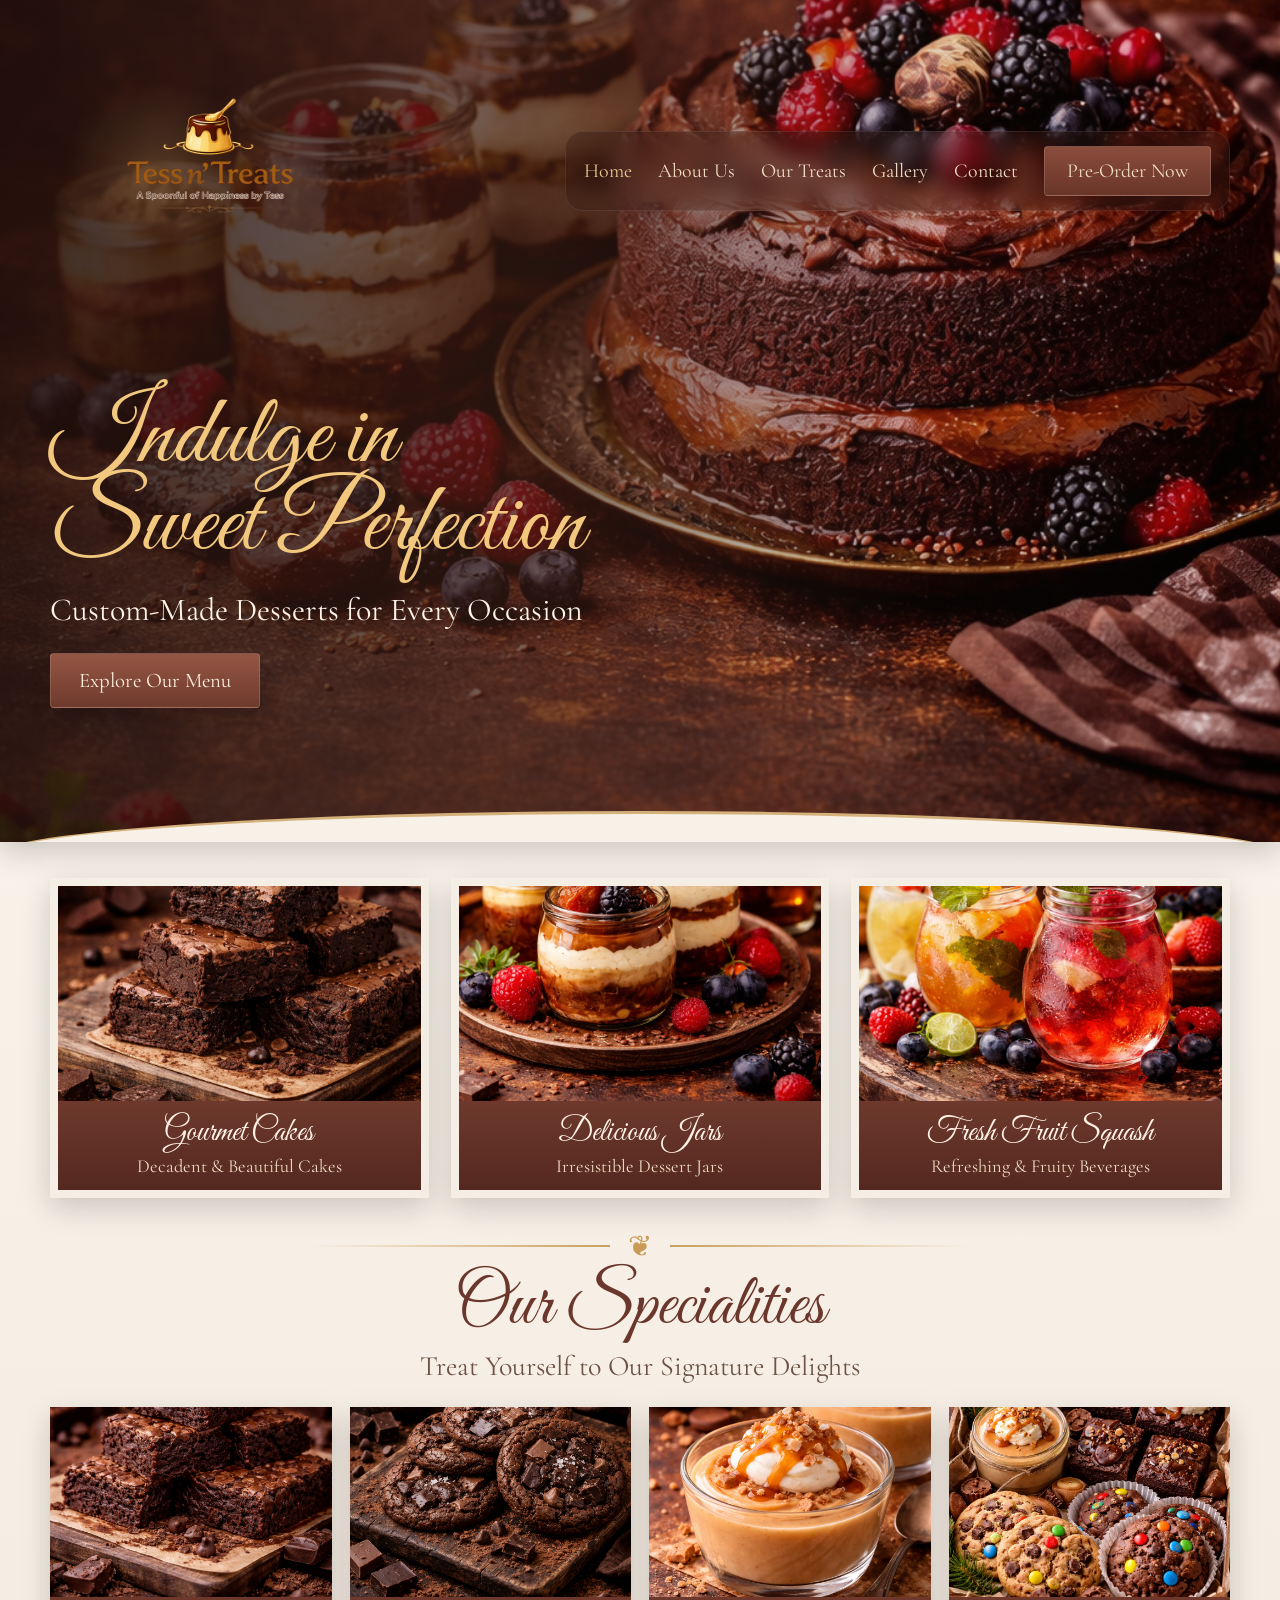
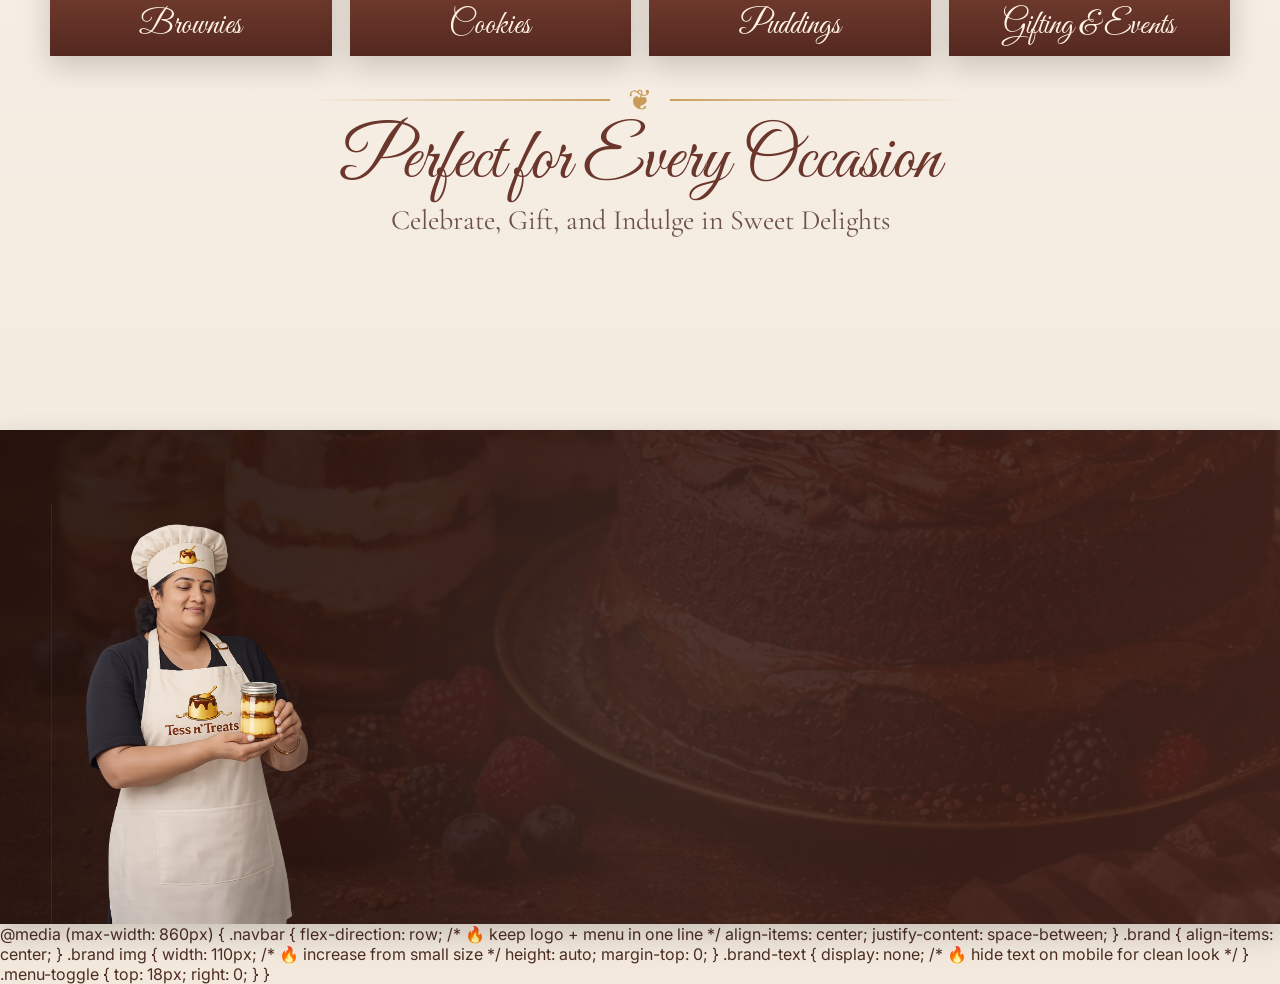
==== index.html @ c66f16b1 "Update index.html" ====
<!DOCTYPE html>
<html lang="en">
<head>
  <meta charset="UTF-8" />
  <meta name="viewport" content="width=device-width, initial-scale=1.0" />
  <title>Tess N' Treats | Delicacy Home Kitchen</title>
  <meta
    name="description"
    content="Luxury delicacy home kitchen for custom pre-orders, puddings, brownies, cookies, cakes, dessert jars and fresh fruit squash for celebrations, gifting, events and parties."
  />

  <link rel="preconnect" href="https://fonts.googleapis.com" />
  <link rel="preconnect" href="https://fonts.gstatic.com" crossorigin />
  <link
    href="https://fonts.googleapis.com/css2?family=Cormorant+Garamond:wght@400;500;600;700&family=Great+Vibes&family=Inter:wght@300;400;500;600;700&display=swap"
    rel="stylesheet"
  />

  <link rel="stylesheet" href="styles.css" />

  <style>
    .hero {
      position: relative;
      min-height: 720px;
      background:
        linear-gradient(90deg, rgba(34, 16, 12, 0.88) 0%, rgba(55, 28, 20, 0.68) 42%, rgba(55, 28, 20, 0.16) 72%, rgba(55, 28, 20, 0.05) 100%),
        url("assets/hero-bg.jpg") center/cover no-repeat;
      color: #fff4e7;
      overflow: hidden;
      box-shadow: var(--shadow);
    }

    .hero::after {
      content: "";
      position: absolute;
      left: 0;
      right: 0;
      bottom: -16px;
      height: 44px;
      background: var(--cream);
      border-top: 3px solid rgba(200, 155, 86, 0.75);
      border-radius: 50% 50% 0 0 / 100% 100% 0 0;
      transform: scaleX(1.02);
    }

  .navbar {
  display: flex;
  justify-content: space-between;
  align-items: center;
  gap: 28px;
  padding: 14px 0;
  position: relative;
  z-index: 10;
}

.brand {
  display: flex;
  align-items: center;
  gap: 18px;
  flex-shrink: 0;
  position: relative;
}

.brand::before {
  content: "";
  position: absolute;
  left: 18px;
  top: 50%;
  transform: translateY(-50%);
  width: 180px;
  height: 180px;
  border-radius: 50%;
  background: radial-gradient(circle, rgba(240, 200, 120, 0.22) 0%, rgba(240, 200, 120, 0.10) 35%, rgba(240, 200, 120, 0.00) 72%);
  filter: blur(8px);
  z-index: 0;
  pointer-events: none;
}

.brand img {
  width: 320px;   /* increase to 280px or 300px if you want bigger */
  height: 320px;
  object-fit: contain;
  margin-top: -6px;
  position: relative;
  z-index: 1;
}

.brand-text {
  padding-top: 0;
  display: flex;
  flex-direction: column;
  justify-content: center;
  position: relative;
  z-index: 1;
}

.brand-text h1 {
  font-family: 'Great Vibes', cursive;
  font-size: 4.2rem;
  font-weight: 400;
  color: #f4c3c0;
  line-height: 1;
  margin: 0;
}

.brand-text p {
  font-family: 'Cormorant Garamond', serif;
  font-size: 1.12rem;
  color: #f2dcc2;
  margin-top: 8px;
  letter-spacing: 0.4px;
}

.nav-links {
  display: flex;
  align-items: center;
  gap: 26px;
  flex-wrap: wrap;
  padding: 14px 18px;
  background: rgba(44, 22, 17, 0.34);
  border: 1px solid rgba(255, 255, 255, 0.08);
  border-radius: 18px;
  backdrop-filter: blur(10px);
  box-shadow: 0 10px 30px rgba(0, 0, 0, 0.14);
}

.nav-links a {
  font-family: 'Cormorant Garamond', serif;
  font-size: 1.24rem;
  color: #f2dfc6;
  transition: all 0.3s ease;
}

.nav-links a:hover,
.nav-links a.active {
  color: var(--gold-soft);
}

.pre-btn {
  background: linear-gradient(180deg, #8a4d3c 0%, #693529 100%);
  border: 1px solid rgba(255, 255, 255, 0.15);
  color: #fff0e0;
  padding: 12px 22px;
  box-shadow: 0 8px 18px rgba(0, 0, 0, 0.22);
  border-radius: 6px;
}

.menu-toggle {
  display: none;
  background: transparent;
  border: 1px solid rgba(255, 255, 255, 0.18);
  color: #fff;
  width: 46px;
  height: 46px;
  border-radius: 10px;
  font-size: 1.2rem;
  cursor: pointer;
}

@media (max-width: 860px) {
  .navbar {
    flex-direction: column;
    align-items: flex-start;
  }

  .brand::before {
    width: 120px;
    height: 120px;
    left: 8px;
  }

  .brand img {
    width: 150px;
    height: 150px;
    margin-top: 0;
  }

  .brand-text h1 {
    font-size: 2.8rem;
  }

  .brand-text p {
    font-size: 0.95rem;
  }

  .menu-toggle {
    display: block;
    position: absolute;
    right: 0;
    top: 26px;
  }

  .nav-links {
    display: none;
    width: 100%;
    flex-direction: column;
    align-items: flex-start;
    gap: 16px;
    padding: 18px;
    margin-top: 12px;
    background: rgba(46, 23, 18, 0.96);
    border-radius: 12px;
  }

  .nav-links.open {
    display: flex;
  }
}

    .nav-links a:hover,
    .nav-links a.active {
      color: var(--gold-soft);
    }

    .pre-btn {
      background: linear-gradient(180deg, #8a4d3c 0%, #693529 100%);
      border: 1px solid rgba(255, 255, 255, 0.15);
      color: #fff0e0;
      padding: 12px 22px;
      box-shadow: 0 8px 18px rgba(0, 0, 0, 0.22);
      border-radius: 4px;
    }

    .menu-toggle {
      display: none;
      background: transparent;
      border: 1px solid rgba(255, 255, 255, 0.18);
      color: #fff;
      width: 46px;
      height: 46px;
      border-radius: 10px;
      font-size: 1.2rem;
      cursor: pointer;
    }

    .hero-content {
      position: relative;
      z-index: 3;
      display: flex;
      align-items: center;
      min-height: 500px;
      padding: 10px 0 90px;
    }

    .hero-copy {
      max-width: 540px;
    }

    .hero-copy h2 {
      font-family: "Great Vibes", cursive;
      font-size: 6.1rem;
      line-height: 0.9;
      font-weight: 400;
      color: #f1c87d;
      margin-bottom: 18px;
    }

    .hero-copy p {
      font-family: "Cormorant Garamond", serif;
      font-size: 2rem;
      color: #fff4e8;
      margin-bottom: 24px;
    }

    .hero-copy .menu-btn {
      display: inline-block;
      background: linear-gradient(180deg, #945644 0%, #6e3a2d 100%);
      color: #fff0e0;
      padding: 14px 28px;
      border: 1px solid rgba(255, 255, 255, 0.14);
      font-family: "Cormorant Garamond", serif;
      font-size: 1.3rem;
      box-shadow: 0 10px 20px rgba(0, 0, 0, 0.22);
      border-radius: 4px;
      transition: all 0.3s ease;
    }

    .hero-copy .menu-btn:hover,
    .pre-btn:hover {
      transform: translateY(-2px);
    }

    .top-cards {
      margin-top: 36px;
      position: relative;
      z-index: 5;
    }

    .cards-3 {
      display: grid;
      grid-template-columns: repeat(3, 1fr);
      gap: 22px;
    }

    .food-card {
      background: #fffaf4;
      border: 8px solid #f5eee4;
      box-shadow: var(--shadow);
      overflow: hidden;
      transition: 0.3s ease;
    }

    .food-card:hover,
    .mini-card:hover {
      transform: translateY(-5px);
    }

    .food-card img {
      width: 100%;
      height: 215px;
      object-fit: cover;
    }

    .caption {
      background: linear-gradient(180deg, #6e392c 0%, #542820 100%);
      color: #fff2e5;
      text-align: center;
      padding: 12px 12px 13px;
    }

    .caption h3 {
      font-family: "Great Vibes", cursive;
      font-size: 2rem;
      font-weight: 400;
      margin-bottom: 2px;
    }

    .caption p {
      font-family: "Cormorant Garamond", serif;
      font-size: 1.15rem;
      color: #f0dcc2;
    }

    .section {
      padding: 34px 0 10px;
    }

    .section-title {
      text-align: center;
      margin-bottom: 24px;
    }

    .ornament {
      display: flex;
      align-items: center;
      justify-content: center;
      gap: 18px;
      margin-bottom: 10px;
    }

    .ornament::before,
    .ornament::after {
      content: "";
      width: 300px;
      max-width: 28vw;
      height: 2px;
      background: linear-gradient(90deg, transparent 0%, rgba(200, 155, 86, 0.95) 100%);
    }

    .ornament::after {
      background: linear-gradient(90deg, rgba(200, 155, 86, 0.95) 0%, transparent 100%);
    }

    .ornament span {
      color: var(--gold);
      font-size: 1.8rem;
      line-height: 1;
    }

    .section-title h2 {
      font-family: "Great Vibes", cursive;
      font-size: 4.5rem;
      font-weight: 400;
      line-height: 1;
      color: #6b362b;
    }

    .section-title p {
      margin-top: 6px;
      font-family: "Cormorant Garamond", serif;
      font-size: 1.75rem;
      color: #6d5145;
    }

    .cards-4 {
      display: grid;
      grid-template-columns: repeat(4, 1fr);
      gap: 18px;
    }

    .mini-card {
      background: #fff8f0;
      box-shadow: var(--shadow);
      overflow: hidden;
      transition: 0.3s ease;
    }

    .mini-card img {
      width: 100%;
      height: 190px;
      object-fit: cover;
    }

    .mini-card .caption {
      padding: 9px 10px 10px;
    }

    .mini-card .caption h4 {
      font-family: "Great Vibes", cursive;
      font-size: 2rem;
      font-weight: 400;
    }

    .occasion {
      padding: 20px 0 40px;
      text-align: center;
    }

    .occasion-items {
      display: grid;
      grid-template-columns: repeat(3, 1fr);
      max-width: 940px;
      margin: 18px auto 0;
      gap: 10px;
    }

    .occasion-item {
      padding: 8px 14px;
      border-right: 1px solid rgba(105, 72, 57, 0.18);
    }

    .occasion-item:last-child {
      border-right: none;
    }

    .occasion-item .icon {
      font-size: 2.8rem;
      color: var(--gold);
      margin-bottom: 8px;
    }

    .occasion-item h5 {
      font-family: "Cormorant Garamond", serif;
      font-size: 1.72rem;
      font-weight: 500;
      color: #6b372c;
    }

    .testimonial {
      position: relative;
      margin-top: 18px;
      min-height: 360px;
      background:
        linear-gradient(90deg, rgba(37, 19, 14, 0.94) 0%, rgba(67, 37, 29, 0.9) 100%),
        url("assets/hero-bg.jpg") center/cover no-repeat;
      color: #fff5e8;
      overflow: hidden;
      box-shadow: var(--shadow);
    }

    .testimonial::before {
      content: "";
      position: absolute;
      inset: 0;
      background: radial-gradient(circle at center, rgba(255, 255, 255, 0.06), transparent 55%);
      pointer-events: none;
    }

    .testimonial .container {
      position: relative;
      min-height: 360px;
      padding: 24px 0 18px;
    }

    .testimonial-title {
      text-align: center;
      font-family: "Great Vibes", cursive;
      font-size: 3.2rem;
      color: #f1c87d;
      font-weight: 400;
      margin-bottom: 18px;
    }

    .testimonial-text {
      max-width: 650px;
      margin: 0 auto 18px;
      text-align: center;
      font-family: "Cormorant Garamond", serif;
      font-size: 1.8rem;
      color: #fff6ea;
      position: relative;
      z-index: 2;
    }

    .testimonial-text .quote {
      font-size: 2.8rem;
      color: var(--gold-soft);
      vertical-align: middle;
    }

    .lady {
      position: absolute;
      left: 0;
      bottom: 0;
      width: 280px;
      z-index: 2;
    }

    .dots {
      display: flex;
      justify-content: center;
      gap: 8px;
      margin: 8px 0 18px;
      position: relative;
      z-index: 2;
    }

    .dots span {
      width: 10px;
      height: 10px;
      border-radius: 50%;
      background: #f0d3a0;
      opacity: 0.9;
    }

    .footer-nav {
      margin-top: 42px;
      display: flex;
      justify-content: center;
      gap: 24px;
      flex-wrap: wrap;
      font-family: "Cormorant Garamond", serif;
      font-size: 1.34rem;
      color: #f0ddc4;
      position: relative;
      z-index: 2;
    }

    .socials {
      display: flex;
      justify-content: center;
      gap: 12px;
      margin: 10px 0;
      position: relative;
      z-index: 2;
    }

    .socials span {
      width: 34px;
      height: 34px;
      border-radius: 50%;
      background: #d4a55f;
      display: flex;
      align-items: center;
      justify-content: center;
      color: #4e2b21;
      font-weight: 700;
      font-size: 0.9rem;
    }

    .contact-strip {
      margin-top: 16px;
      background: rgba(33, 18, 14, 0.72);
      border-top: 1px solid rgba(233, 202, 146, 0.25);
      border-bottom: 1px solid rgba(233, 202, 146, 0.12);
      position: relative;
      z-index: 2;
    }

    .contact-strip .strip-inner {
      display: grid;
      grid-template-columns: repeat(4, 1fr);
      gap: 14px;
      padding: 14px 0;
    }

    .contact-item {
      text-align: center;
      color: #f2dfc6;
      font-size: 0.98rem;
      border-right: 1px solid rgba(255, 255, 255, 0.08);
      padding: 0 10px;
    }

    .contact-item:last-child {
      border-right: none;
    }

    .contact-item strong {
      display: block;
      color: #f1c87d;
      font-family: "Cormorant Garamond", serif;
      font-size: 1.18rem;
      margin-bottom: 3px;
    }

    .copyright {
      text-align: center;
      font-size: 0.98rem;
      color: #ecd6bd;
      position: relative;
      z-index: 2;
      padding-top: 12px;
    }

    @media (max-width: 1100px) {
      .cards-3 {
        grid-template-columns: 1fr;
      }

      .cards-4 {
        grid-template-columns: repeat(2, 1fr);
      }

      .hero {
        min-height: auto;
      }

      .hero-content {
        min-height: 420px;
      }
    }

    @media (max-width: 860px) {
      .navbar {
        flex-direction: column;
        align-items: flex-start;
      }

      .menu-toggle {
        display: block;
        position: absolute;
        right: 0;
        top: 28px;
      }

      .nav-links {
        display: none;
        width: 100%;
        flex-direction: column;
        align-items: flex-start;
        gap: 16px;
        padding: 18px;
        margin-top: 10px;
        background: rgba(46, 23, 18, 0.96);
        border-radius: 12px;
      }

      .nav-links.open {
        display: flex;
      }

      .brand img {
  width: 300px;
  height: 300px;
  object-fit: contain;
  margin-top: -20px;
      }

      .brand-text {
        padding-top: 16px;
      }

      .brand-text h1 {
        font-size: 3rem;
      }

      .hero-copy h2 {
        font-size: 4.8rem;
      }

      .hero-copy p {
        font-size: 1.6rem;
      }

      .section-title h2 {
        font-size: 3.7rem;
      }

      .section-title p {
        font-size: 1.45rem;
      }

      .cards-4,
      .occasion-items,
      .contact-strip .strip-inner {
        grid-template-columns: 1fr;
      }

      .occasion-item,
      .contact-item {
        border-right: none;
        border-bottom: 1px solid rgba(105, 72, 57, 0.16);
        padding-bottom: 16px;
      }

      .occasion-item:last-child,
      .contact-item:last-child {
        border-bottom: none;
      }

      .lady {
        width: 210px;
      }

      .testimonial-text {
        font-size: 1.45rem;
        padding: 0 20px;
      }
    }

    @media (max-width: 560px) {
      .brand img {
        width: 96px;
        height: 96px;
      }

      .brand-text h1 {
        font-size: 2.3rem;
      }

      .brand-text p {
        font-size: 0.95rem;
      }

      .hero-copy h2 {
        font-size: 3.8rem;
      }

      .food-card img,
      .mini-card img {
        height: 200px;
      }

      .lady {
        width: 170px;
      }

      .footer-nav {
        gap: 14px;
        font-size: 1.14rem;
      }

      .ornament::before,
      .ornament::after {
        width: 70px;
      }
    }
  </style>
</head>
<body>
  <header class="hero">
    <div class="container">
      <div class="navbar">
        <a href="index.html" class="brand">
          <img src="assets/logo.png" alt="Tess N' Treats Logo" />
        </a>

        <button class="menu-toggle" id="menuToggle" aria-label="Open Menu">☰</button>

        <nav class="nav-links" id="navMenu">
          <a href="index.html" class="active">Home</a>
          <a href="about.html">About Us</a>
          <a href="menu.html">Our Treats</a>
          <a href="gallery.html">Gallery</a>
          <a href="contact.html">Contact</a>
          <a href="contact.html" class="pre-btn">Pre-Order Now</a>
        </nav>
      </div>

      <div class="hero-content">
        <div class="hero-copy reveal">
          <h2>Indulge in<br />Sweet Perfection</h2>
          <p>Custom-Made Desserts for Every Occasion</p>
          <a href="menu.html" class="menu-btn">Explore Our Menu</a>
        </div>
      </div>
    </div>
  </header>

  <main class="container">
    <section class="top-cards">
      <div class="cards-3">
        <article class="food-card reveal">
          <img src="assets/card-brownie.jpg" alt="Gourmet Cakes" />
          <div class="caption">
            <h3>Gourmet Cakes</h3>
            <p>Decadent &amp; Beautiful Cakes</p>
          </div>
        </article>

        <article class="food-card reveal">
          <img src="assets/card-jar.jpg" alt="Delicious Jars" />
          <div class="caption">
            <h3>Delicious Jars</h3>
            <p>Irresistible Dessert Jars</p>
          </div>
        </article>

        <article class="food-card reveal">
          <img src="assets/card-squash.jpg" alt="Fresh Fruit Squash" />
          <div class="caption">
            <h3>Fresh Fruit Squash</h3>
            <p>Refreshing &amp; Fruity Beverages</p>
          </div>
        </article>
      </div>
    </section>

    <section class="section">
      <div class="section-title reveal">
        <div class="ornament"><span>❦</span></div>
        <h2>Our Specialities</h2>
        <p>Treat Yourself to Our Signature Delights</p>
      </div>

      <div class="cards-4">
        <article class="mini-card reveal">
          <img src="assets/special-brownie.jpg" alt="Brownies" />
          <div class="caption"><h4>Brownies</h4></div>
        </article>

        <article class="mini-card reveal">
          <img src="assets/special-cookies.jpg" alt="Cookies" />
          <div class="caption"><h4>Cookies</h4></div>
        </article>

        <article class="mini-card reveal">
          <img src="assets/special-puddings.jpg" alt="Puddings" />
          <div class="caption"><h4>Puddings</h4></div>
        </article>

        <article class="mini-card reveal">
          <img src="assets/special-gifting.jpg" alt="Gifting and Events" />
          <div class="caption"><h4>Gifting &amp; Events</h4></div>
        </article>
      </div>
    </section>

    <section class="occasion">
      <div class="section-title reveal">
        <div class="ornament"><span>❦</span></div>
        <h2>Perfect for Every Occasion</h2>
        <p>Celebrate, Gift, and Indulge in Sweet Delights</p>
      </div>

      <div class="occasion-items">
        <div class="occasion-item reveal">
          <div class="icon">🎉</div>
          <h5>Celebrations &amp; Parties</h5>
        </div>

        <div class="occasion-item reveal">
          <div class="icon">🎁</div>
          <h5>Custom Orders</h5>
        </div>

        <div class="occasion-item reveal">
          <div class="icon">🎁</div>
          <h5>Luxury Gifting</h5>
        </div>
      </div>
    </section>
  </main>

  <section class="testimonial">
    <div class="container">
      <img src="assets/lady.png" alt="Client" class="lady" />

      <h3 class="testimonial-title reveal">Client Testimonials</h3>

      <div class="testimonial-text reveal">
        <span class="quote">“</span>
        Absolutely delicious! The best brownies and cakes I’ve ever had!
        <span class="quote">”</span>
      </div>

      <div class="dots reveal">
        <span></span>
        <span></span>
        <span></span>
      </div>

      <div class="footer-nav reveal">
        <a href="about.html">About Us</a>
        <a href="menu.html">Our Treats</a>
        <a href="gallery.html">Gallery</a>
        <a href="contact.html">Contact</a>
      </div>

      <div class="socials reveal">
        <span>f</span>
        <span>ig</span>
        <span>x</span>
      </div>

      <div class="contact-strip reveal">
        <div class="strip-inner">
          <div class="contact-item">
            <strong>WhatsApp</strong>
            <a href="https://wa.me/971000000000">+971 XX XXX XXXX</a>
          </div>
          <div class="contact-item">
            <strong>Phone</strong>
            <a href="tel:+971000000000">+971 XX XXX XXXX</a>
          </div>
          <div class="contact-item">
            <strong>Email</strong>
            <a href="mailto:hello@tessntreats.com">hello@tessntreats.com</a>
          </div>
          <div class="contact-item">
            <strong>Address</strong>
            <span>Dubai, UAE</span>
          </div>
        </div>
      </div>

      <div class="copyright reveal">
        © 2024 Tess N' Treats. All Rights Reserved.
      </div>
    </div>
  </section>

  <script src="script.js"></script>
</body>
  @media (max-width: 860px) {

  .navbar {
    flex-direction: row;          /* 🔥 keep logo + menu in one line */
    align-items: center;
    justify-content: space-between;
  }

  .brand {
    align-items: center;
  }

  .brand img {
    width: 110px;                /* 🔥 increase from small size */
    height: auto;
    margin-top: 0;
  }

  .brand-text {
    display: none;               /* 🔥 hide text on mobile for clean look */
  }

  .menu-toggle {
    top: 18px;
    right: 0;
  }
}
</html>
---- styles.css ----
:root{
  --brown-dark:#2e1712;
  --brown:#5f3024;
  --brown-soft:#7a4738;
  --gold:#c89b56;
  --gold-soft:#e9ca92;
  --cream:#f8f1e7;
  --cream-2:#f2e8dc;
  --text:#4c2d24;
  --white:#ffffff;
  --shadow:0 10px 28px rgba(0,0,0,.18);
  --container:1180px;
  --transition:.3s ease;
}

*{
  margin:0;
  padding:0;
  box-sizing:border-box;
}

html{
  scroll-behavior:smooth;
}

body{
  font-family:'Inter',sans-serif;
  background:linear-gradient(180deg,#fbf6ef 0%,#f2e8dc 100%);
  color:var(--text);
  overflow-x:hidden;
}

a{
  text-decoration:none;
  color:inherit;
}

img{
  display:block;
  max-width:100%;
}

.container{
  width:min(94%, var(--container));
  margin:0 auto;
}

/* HERO */
.hero{
  position:relative;
  min-height:720px;
  background:
    linear-gradient(90deg, rgba(34,16,12,.88) 0%, rgba(55,28,20,.68) 42%, rgba(55,28,20,.16) 72%, rgba(55,28,20,.05) 100%),
    url('assets/hero-bg.jpg') center/cover no-repeat;
  color:#fff4e7;
  overflow:hidden;
  box-shadow:var(--shadow);
}

.hero::after{
  content:"";
  position:absolute;
  left:0;
  right:0;
  bottom:-16px;
  height:44px;
  background:var(--cream);
  border-top:3px solid rgba(200,155,86,.75);
  border-radius:50% 50% 0 0 / 100% 100% 0 0;
  transform:scaleX(1.02);
}

.navbar{
  display:flex;
  justify-content:space-between;
  align-items:flex-start;
  gap:20px;
  padding:28px 0 10px;
  position:relative;
  z-index:3;
}

.brand{
  display:flex;
  align-items:flex-start;
  gap:14px;
}

.brand img{
  width:86px;
  height:86px;
  object-fit:contain;
}

.brand-text h1{
  font-family:'Great Vibes',cursive;
  font-size:3.1rem;
  font-weight:400;
  color:#f4c3c0;
  line-height:1;
  margin-top:8px;
}

.brand-text p{
  font-family:'Cormorant Garamond',serif;
  font-size:1rem;
  color:#f2dcc2;
  margin-top:6px;
}

.nav-links{
  display:flex;
  align-items:center;
  gap:30px;
  flex-wrap:wrap;
  padding-top:10px;
}

.nav-links a{
  font-family:'Cormorant Garamond',serif;
  font-size:1.22rem;
  color:#f2dfc6;
  transition:var(--transition);
}

.nav-links a:hover,
.nav-links a.active{
  color:var(--gold-soft);
}

.pre-btn{
  background:linear-gradient(180deg,#8a4d3c 0%, #693529 100%);
  border:1px solid rgba(255,255,255,.15);
  color:#fff0e0;
  padding:12px 22px;
  box-shadow:0 8px 18px rgba(0,0,0,.22);
}

.menu-toggle{
  display:none;
  background:transparent;
  border:1px solid rgba(255,255,255,.18);
  color:#fff;
  width:44px;
  height:44px;
  border-radius:10px;
  font-size:1.2rem;
  cursor:pointer;
}

.hero-content{
  position:relative;
  z-index:3;
  display:flex;
  align-items:center;
  min-height:560px;
  padding:18px 0 90px;
}

.hero-copy{
  max-width:540px;
}

.hero-copy h2{
  font-family:'Great Vibes',cursive;
  font-size:6.1rem;
  line-height:.9;
  font-weight:400;
  color:#f1c87d;
  margin-bottom:18px;
}

.hero-copy p{
  font-family:'Cormorant Garamond',serif;
  font-size:2rem;
  color:#fff4e8;
  margin-bottom:24px;
}

.hero-copy .menu-btn{
  display:inline-block;
  background:linear-gradient(180deg,#945644 0%,#6e3a2d 100%);
  color:#fff0e0;
  padding:14px 28px;
  border:1px solid rgba(255,255,255,.14);
  font-family:'Cormorant Garamond',serif;
  font-size:1.3rem;
  box-shadow:0 10px 20px rgba(0,0,0,.22);
  transition:var(--transition);
}

.hero-copy .menu-btn:hover,
.pre-btn:hover{
  transform:translateY(-2px);
}

/* CARDS */
.top-cards{
  margin-top:36px;
  position:relative;
  z-index:5;
}

.cards-3{
  display:grid;
  grid-template-columns:repeat(3,1fr);
  gap:22px;
}

.food-card{
  background:#fffaf4;
  border:8px solid #f5eee4;
  box-shadow:var(--shadow);
  overflow:hidden;
  transition:var(--transition);
}

.food-card:hover,
.mini-card:hover{
  transform:translateY(-5px);
}

.food-card img{
  width:100%;
  height:215px;
  object-fit:cover;
}

.caption{
  background:linear-gradient(180deg,#6e392c 0%, #542820 100%);
  color:#fff2e5;
  text-align:center;
  padding:12px 12px 13px;
}

.caption h3{
  font-family:'Great Vibes',cursive;
  font-size:2rem;
  font-weight:400;
  margin-bottom:2px;
}

.caption p{
  font-family:'Cormorant Garamond',serif;
  font-size:1.15rem;
  color:#f0dcc2;
}

/* TITLES */
.section{
  padding:34px 0 10px;
}

.section-title{
  text-align:center;
  margin-bottom:24px;
}

.ornament{
  display:flex;
  align-items:center;
  justify-content:center;
  gap:18px;
  margin-bottom:10px;
}

.ornament::before,
.ornament::after{
  content:"";
  width:300px;
  max-width:28vw;
  height:2px;
  background:linear-gradient(90deg, transparent 0%, rgba(200,155,86,.95) 100%);
}

.ornament::after{
  background:linear-gradient(90deg, rgba(200,155,86,.95) 0%, transparent 100%);
}

.ornament span{
  color:var(--gold);
  font-size:1.8rem;
  line-height:1;
}

.section-title h2{
  font-family:'Great Vibes',cursive;
  font-size:4.5rem;
  font-weight:400;
  line-height:1;
  color:#6b362b;
}

.section-title p{
  margin-top:6px;
  font-family:'Cormorant Garamond',serif;
  font-size:1.75rem;
  color:#6d5145;
}

/* 4 cards */
.cards-4{
  display:grid;
  grid-template-columns:repeat(4,1fr);
  gap:18px;
}

.mini-card{
  background:#fff8f0;
  box-shadow:var(--shadow);
  overflow:hidden;
  transition:var(--transition);
}

.mini-card img{
  width:100%;
  height:190px;
  object-fit:cover;
}

.mini-card .caption{
  padding:9px 10px 10px;
}

.mini-card .caption h4{
  font-family:'Great Vibes',cursive;
  font-size:2rem;
  font-weight:400;
}

/* OCCASION */
.occasion{
  padding:20px 0 40px;
  text-align:center;
}

.occasion-items{
  display:grid;
  grid-template-columns:repeat(3,1fr);
  max-width:940px;
  margin:18px auto 0;
  gap:10px;
}

.occasion-item{
  padding:8px 14px;
  border-right:1px solid rgba(105,72,57,.18);
}

.occasion-item:last-child{
  border-right:none;
}

.occasion-item .icon{
  font-size:2.8rem;
  color:var(--gold);
  margin-bottom:8px;
}

.occasion-item h5{
  font-family:'Cormorant Garamond',serif;
  font-size:1.72rem;
  font-weight:500;
  color:#6b372c;
}

/* TESTIMONIAL / FOOTER */
.testimonial{
  position:relative;
  margin-top:18px;
  min-height:360px;
  background:
    linear-gradient(90deg, rgba(37,19,14,.94) 0%, rgba(67,37,29,.9) 100%),
    url('assets/hero-bg.jpg') center/cover no-repeat;
  color:#fff5e8;
  overflow:hidden;
  box-shadow:var(--shadow);
}

.testimonial::before{
  content:"";
  position:absolute;
  inset:0;
  background:radial-gradient(circle at center, rgba(255,255,255,.06), transparent 55%);
  pointer-events:none;
}

.testimonial .container{
  position:relative;
  min-height:360px;
  padding:24px 0 22px;
}

.testimonial-title{
  text-align:center;
  font-family:'Great Vibes',cursive;
  font-size:3.2rem;
  color:#f1c87d;
  font-weight:400;
  margin-bottom:22px;
}

.testimonial-text{
  max-width:650px;
  margin:0 auto 20px;
  text-align:center;
  font-family:'Cormorant Garamond',serif;
  font-size:1.8rem;
  color:#fff6ea;
  position:relative;
  z-index:2;
}

.testimonial-text .quote{
  font-size:2.8rem;
  color:var(--gold-soft);
  vertical-align:middle;
}

.lady{
  position:absolute;
  left:0;
  bottom:0;
  width:280px;
  z-index:2;
}

.dots{
  display:flex;
  justify-content:center;
  gap:8px;
  margin:10px 0 28px;
  position:relative;
  z-index:2;
}

.dots span{
  width:10px;
  height:10px;
  border-radius:50%;
  background:#f0d3a0;
  opacity:.9;
}

.footer-nav{
  margin-top:48px;
  display:flex;
  justify-content:center;
  gap:24px;
  flex-wrap:wrap;
  font-family:'Cormorant Garamond',serif;
  font-size:1.34rem;
  color:#f0ddc4;
  position:relative;
  z-index:2;
}

.socials{
  display:flex;
  justify-content:center;
  gap:12px;
  margin:10px 0;
  position:relative;
  z-index:2;
}

.socials span{
  width:34px;
  height:34px;
  border-radius:50%;
  background:#d4a55f;
  display:flex;
  align-items:center;
  justify-content:center;
  color:#4e2b21;
  font-weight:700;
  font-size:.9rem;
}

.copyright{
  text-align:center;
  font-size:.98rem;
  color:#ecd6bd;
  position:relative;
  z-index:2;
}

/* reveal animation */
.reveal{
  opacity:0;
  transform:translateY(28px);
  transition:opacity .7s ease, transform .7s ease;
}

.reveal.revealed{
  opacity:1;
  transform:translateY(0);
}

/* MOBILE */
@media (max-width:1100px){
  .cards-3{
    grid-template-columns:1fr;
  }

  .cards-4{
    grid-template-columns:repeat(2,1fr);
  }

  .hero{
    min-height:auto;
  }

  .hero-content{
    min-height:420px;
  }
}

@media (max-width:860px){
  .navbar{
    flex-direction:column;
    align-items:flex-start;
  }

  .menu-toggle{
    display:block;
    position:absolute;
    right:0;
    top:28px;
  }

  .nav-links{
    display:none;
    width:100%;
    flex-direction:column;
    align-items:flex-start;
    gap:16px;
    padding:18px;
    margin-top:10px;
    background:rgba(46,23,18,.96);
    border-radius:12px;
  }

  .nav-links.open{
    display:flex;
  }

  .hero-copy h2{
    font-size:4.8rem;
  }

  .hero-copy p{
    font-size:1.6rem;
  }

  .section-title h2{
    font-size:3.7rem;
  }

  .section-title p{
    font-size:1.45rem;
  }

  .cards-4,
  .occasion-items{
    grid-template-columns:1fr;
  }

  .occasion-item{
    border-right:none;
    border-bottom:1px solid rgba(105,72,57,.16);
    padding-bottom:16px;
  }

  .occasion-item:last-child{
    border-bottom:none;
  }

  .lady{
    width:210px;
  }

  .testimonial-text{
    font-size:1.45rem;
    padding:0 20px;
  }
}

@media (max-width:560px){
  .brand img{
    width:64px;
    height:64px;
  }

  .brand-text h1{
    font-size:2.3rem;
  }

  .hero-copy h2{
    font-size:3.8rem;
  }

  .food-card img,
  .mini-card img{
    height:200px;
  }

  .lady{
    width:170px;
  }

  .footer-nav{
    gap:14px;
    font-size:1.14rem;
  }

  .ornament::before,
  .ornament::after{
    width:70px;
  }
}
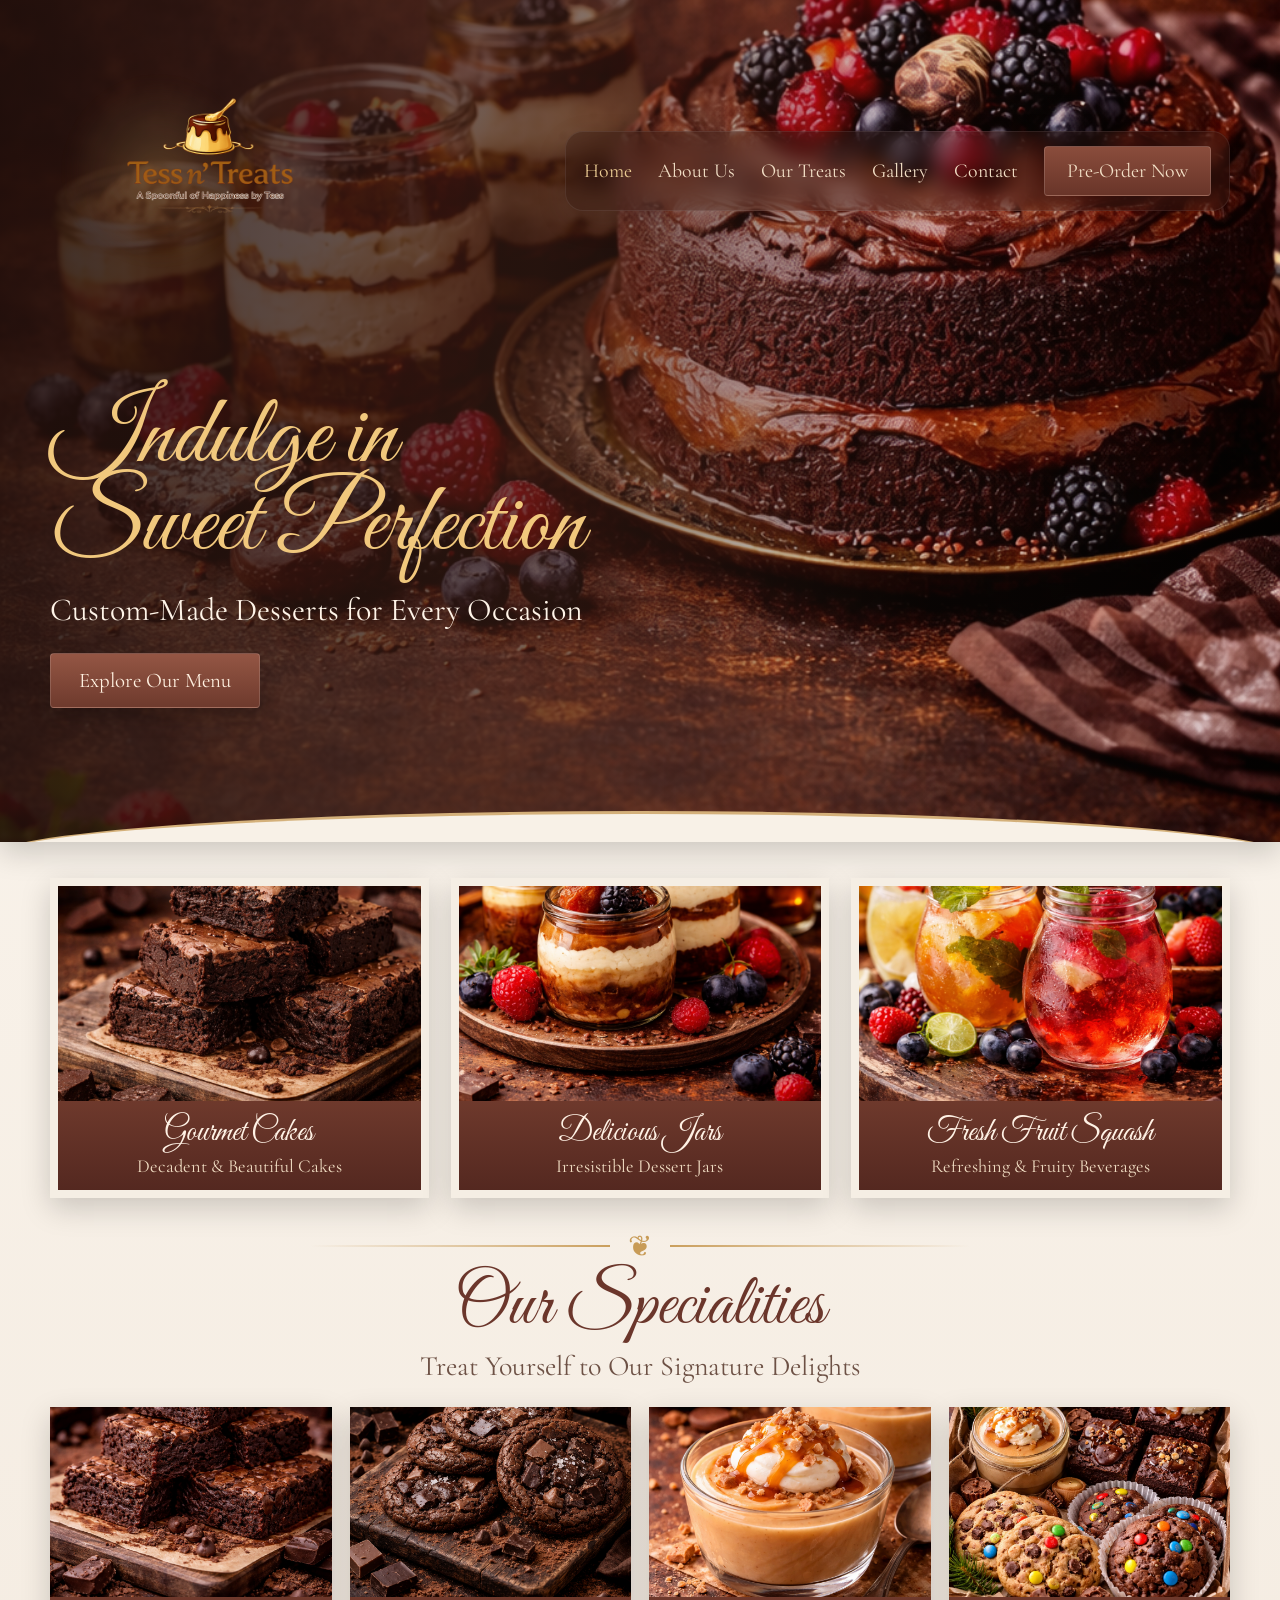
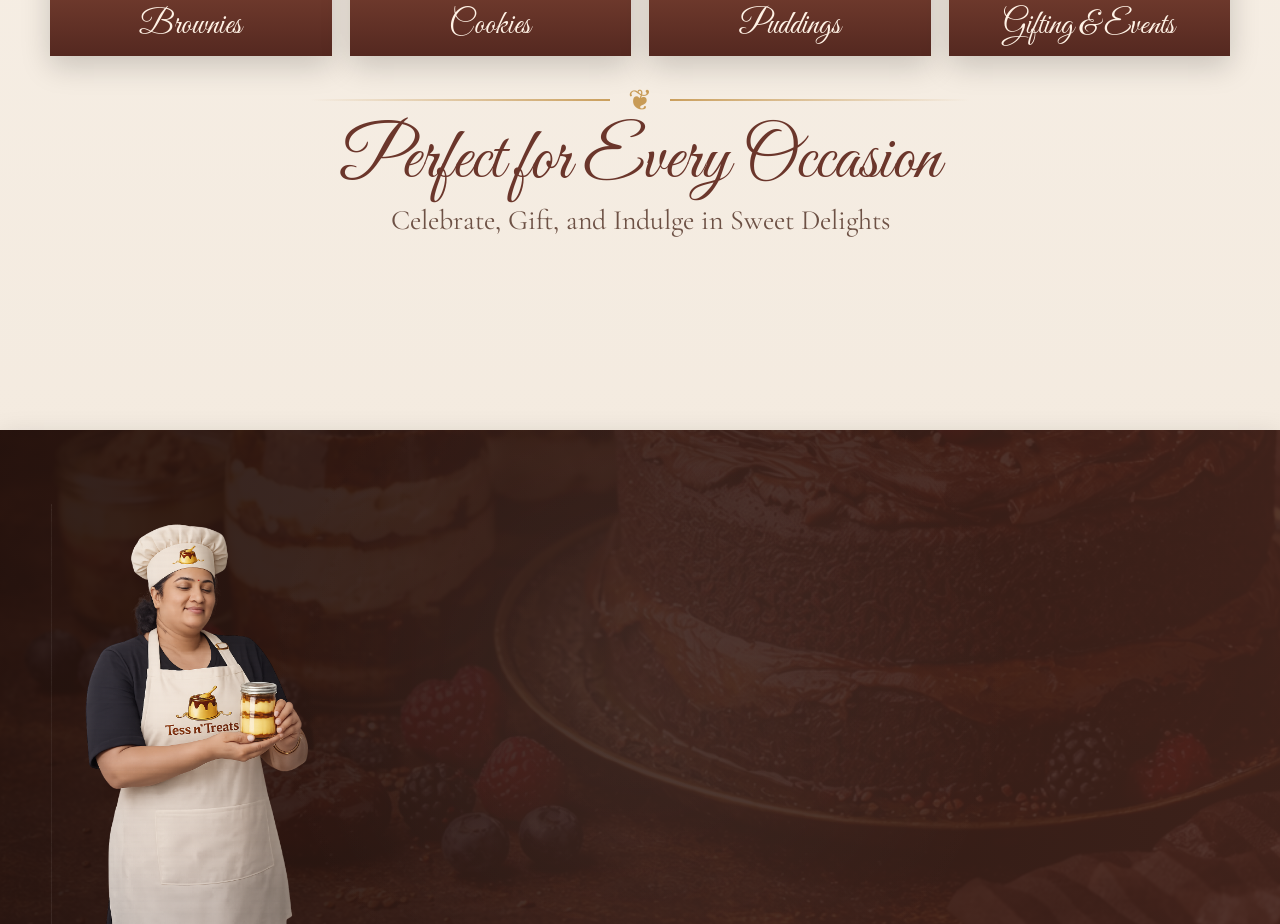
==== commit 194b8a3f: "Update index.html" ====
--- a/index.html
+++ b/index.html
@@ -923,31 +923,5 @@
 
   <script src="script.js"></script>
 </body>
-  @media (max-width: 860px) {
-
-  .navbar {
-    flex-direction: row;          /* 🔥 keep logo + menu in one line */
-    align-items: center;
-    justify-content: space-between;
-  }
-
-  .brand {
-    align-items: center;
-  }
-
-  .brand img {
-    width: 110px;                /* 🔥 increase from small size */
-    height: auto;
-    margin-top: 0;
-  }
-
-  .brand-text {
-    display: none;               /* 🔥 hide text on mobile for clean look */
-  }
-
-  .menu-toggle {
-    top: 18px;
-    right: 0;
-  }
-}
+ 
 </html>
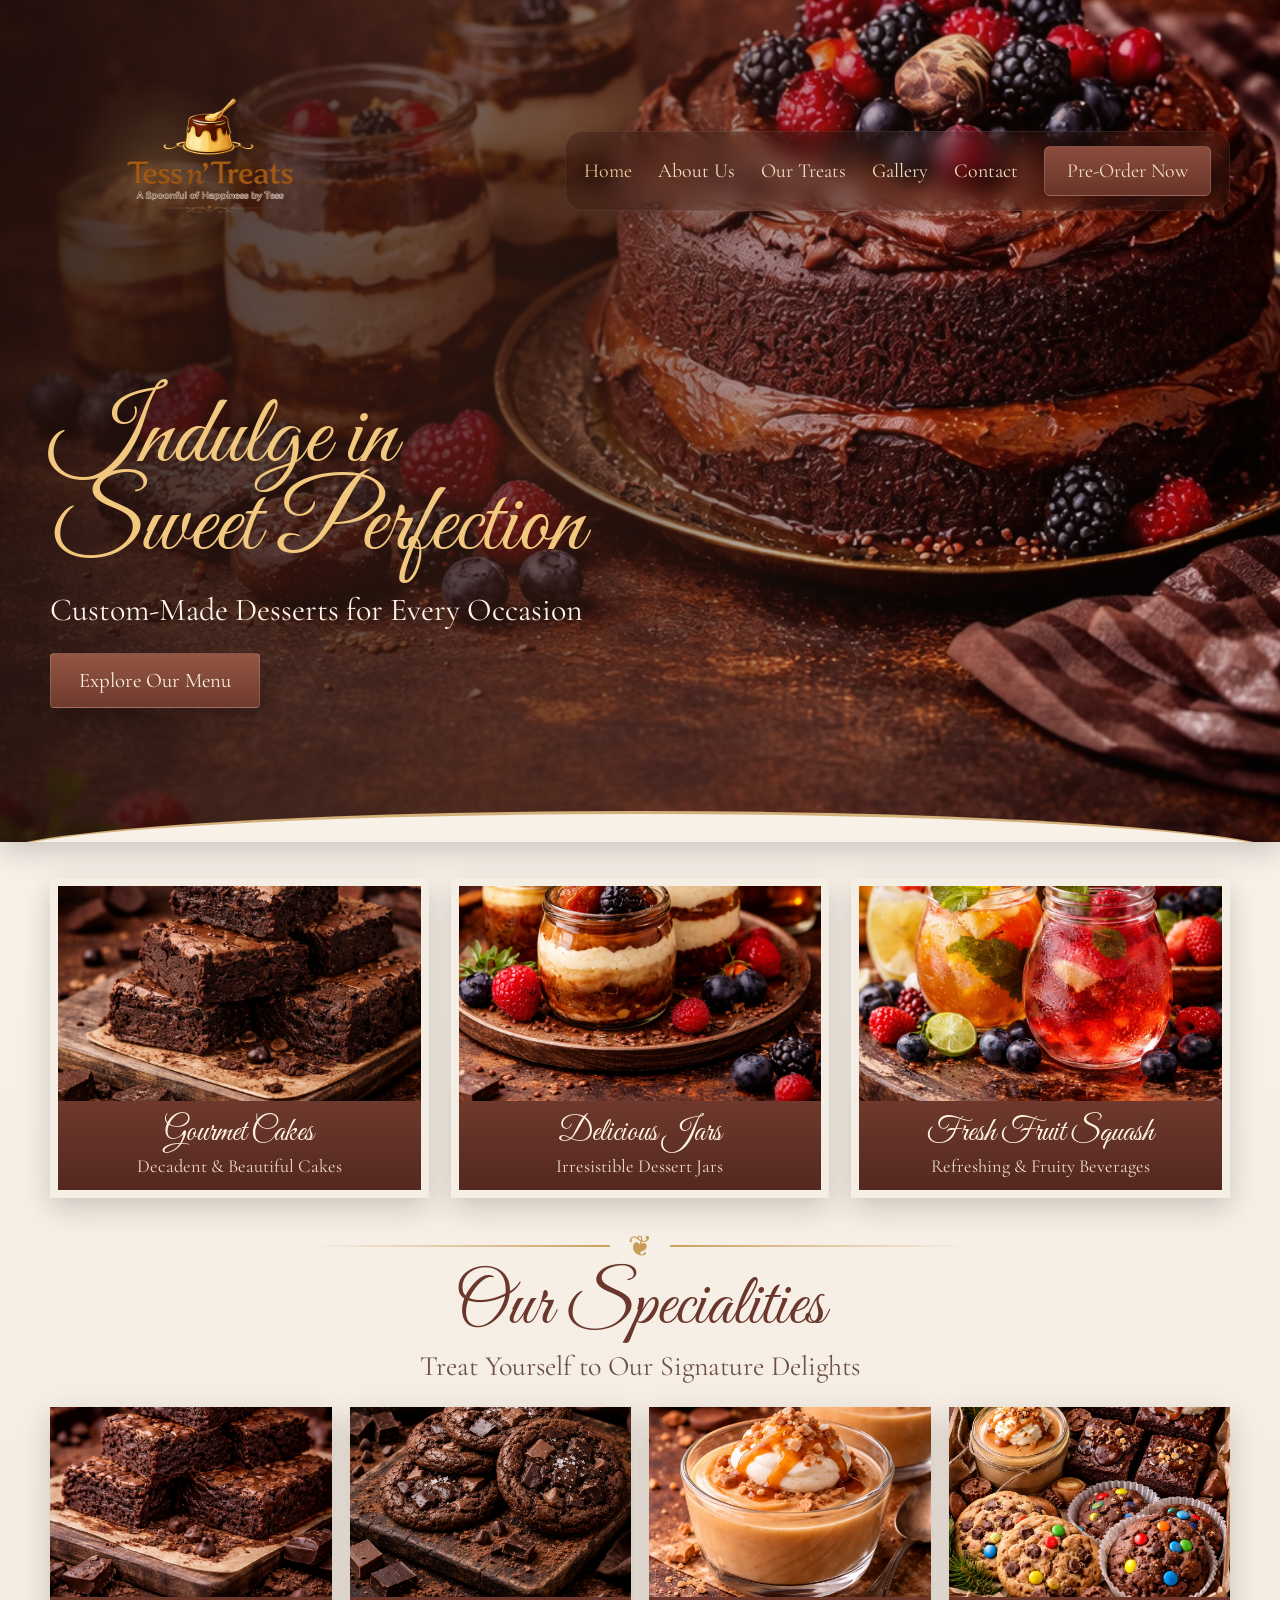
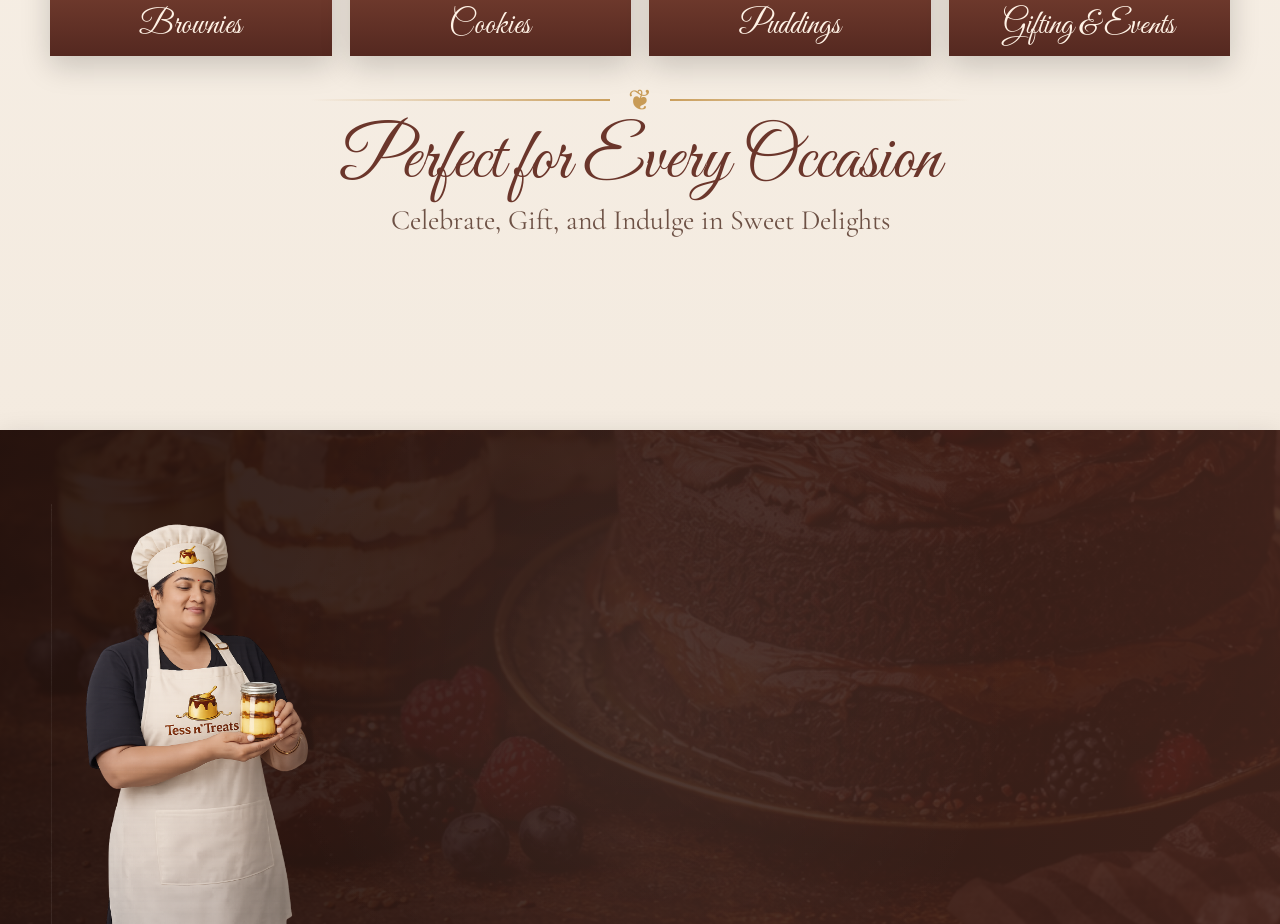
==== commit b33013a5: "Update index.html" ====
--- a/index.html
+++ b/index.html
@@ -43,169 +43,93 @@
       transform: scaleX(1.02);
     }
 
-  .navbar {
-  display: flex;
-  justify-content: space-between;
-  align-items: center;
-  gap: 28px;
-  padding: 14px 0;
-  position: relative;
-  z-index: 10;
-}
-
-.brand {
-  display: flex;
-  align-items: center;
-  gap: 18px;
-  flex-shrink: 0;
-  position: relative;
-}
-
-.brand::before {
-  content: "";
-  position: absolute;
-  left: 18px;
-  top: 50%;
-  transform: translateY(-50%);
-  width: 180px;
-  height: 180px;
-  border-radius: 50%;
-  background: radial-gradient(circle, rgba(240, 200, 120, 0.22) 0%, rgba(240, 200, 120, 0.10) 35%, rgba(240, 200, 120, 0.00) 72%);
-  filter: blur(8px);
-  z-index: 0;
-  pointer-events: none;
-}
-
-.brand img {
-  width: 320px;   /* increase to 280px or 300px if you want bigger */
-  height: 320px;
-  object-fit: contain;
-  margin-top: -6px;
-  position: relative;
-  z-index: 1;
-}
-
-.brand-text {
-  padding-top: 0;
-  display: flex;
-  flex-direction: column;
-  justify-content: center;
-  position: relative;
-  z-index: 1;
-}
-
-.brand-text h1 {
-  font-family: 'Great Vibes', cursive;
-  font-size: 4.2rem;
-  font-weight: 400;
-  color: #f4c3c0;
-  line-height: 1;
-  margin: 0;
-}
-
-.brand-text p {
-  font-family: 'Cormorant Garamond', serif;
-  font-size: 1.12rem;
-  color: #f2dcc2;
-  margin-top: 8px;
-  letter-spacing: 0.4px;
-}
-
-.nav-links {
-  display: flex;
-  align-items: center;
-  gap: 26px;
-  flex-wrap: wrap;
-  padding: 14px 18px;
-  background: rgba(44, 22, 17, 0.34);
-  border: 1px solid rgba(255, 255, 255, 0.08);
-  border-radius: 18px;
-  backdrop-filter: blur(10px);
-  box-shadow: 0 10px 30px rgba(0, 0, 0, 0.14);
-}
-
-.nav-links a {
-  font-family: 'Cormorant Garamond', serif;
-  font-size: 1.24rem;
-  color: #f2dfc6;
-  transition: all 0.3s ease;
-}
-
-.nav-links a:hover,
-.nav-links a.active {
-  color: var(--gold-soft);
-}
-
-.pre-btn {
-  background: linear-gradient(180deg, #8a4d3c 0%, #693529 100%);
-  border: 1px solid rgba(255, 255, 255, 0.15);
-  color: #fff0e0;
-  padding: 12px 22px;
-  box-shadow: 0 8px 18px rgba(0, 0, 0, 0.22);
-  border-radius: 6px;
-}
-
-.menu-toggle {
-  display: none;
-  background: transparent;
-  border: 1px solid rgba(255, 255, 255, 0.18);
-  color: #fff;
-  width: 46px;
-  height: 46px;
-  border-radius: 10px;
-  font-size: 1.2rem;
-  cursor: pointer;
-}
-
-@media (max-width: 860px) {
-  .navbar {
-    flex-direction: column;
-    align-items: flex-start;
-  }
-
-  .brand::before {
-    width: 120px;
-    height: 120px;
-    left: 8px;
-  }
-
-  .brand img {
-    width: 150px;
-    height: 150px;
-    margin-top: 0;
-  }
-
-  .brand-text h1 {
-    font-size: 2.8rem;
-  }
-
-  .brand-text p {
-    font-size: 0.95rem;
-  }
-
-  .menu-toggle {
-    display: block;
-    position: absolute;
-    right: 0;
-    top: 26px;
-  }
-
-  .nav-links {
-    display: none;
-    width: 100%;
-    flex-direction: column;
-    align-items: flex-start;
-    gap: 16px;
-    padding: 18px;
-    margin-top: 12px;
-    background: rgba(46, 23, 18, 0.96);
-    border-radius: 12px;
-  }
-
-  .nav-links.open {
-    display: flex;
-  }
-}
+    .navbar {
+      display: flex;
+      justify-content: space-between;
+      align-items: center;
+      gap: 28px;
+      padding: 14px 0;
+      position: relative;
+      z-index: 10;
+    }
+
+    .brand {
+      display: flex;
+      align-items: center;
+      gap: 18px;
+      flex-shrink: 0;
+      position: relative;
+    }
+
+    .brand::before {
+      content: "";
+      position: absolute;
+      left: 18px;
+      top: 50%;
+      transform: translateY(-50%);
+      width: 180px;
+      height: 180px;
+      border-radius: 50%;
+      background: radial-gradient(circle, rgba(240, 200, 120, 0.22) 0%, rgba(240, 200, 120, 0.10) 35%, rgba(240, 200, 120, 0.00) 72%);
+      filter: blur(8px);
+      z-index: 0;
+      pointer-events: none;
+    }
+
+    .brand img {
+      width: 320px;
+      height: 320px;
+      object-fit: contain;
+      margin-top: -6px;
+      position: relative;
+      z-index: 1;
+    }
+
+    .brand-text {
+      padding-top: 0;
+      display: flex;
+      flex-direction: column;
+      justify-content: center;
+      position: relative;
+      z-index: 1;
+    }
+
+    .brand-text h1 {
+      font-family: "Great Vibes", cursive;
+      font-size: 4.2rem;
+      font-weight: 400;
+      color: #f4c3c0;
+      line-height: 1;
+      margin: 0;
+    }
+
+    .brand-text p {
+      font-family: "Cormorant Garamond", serif;
+      font-size: 1.12rem;
+      color: #f2dcc2;
+      margin-top: 8px;
+      letter-spacing: 0.4px;
+    }
+
+    .nav-links {
+      display: flex;
+      align-items: center;
+      gap: 26px;
+      flex-wrap: wrap;
+      padding: 14px 18px;
+      background: rgba(44, 22, 17, 0.34);
+      border: 1px solid rgba(255, 255, 255, 0.08);
+      border-radius: 18px;
+      backdrop-filter: blur(10px);
+      box-shadow: 0 10px 30px rgba(0, 0, 0, 0.14);
+    }
+
+    .nav-links a {
+      font-family: "Cormorant Garamond", serif;
+      font-size: 1.24rem;
+      color: #f2dfc6;
+      transition: all 0.3s ease;
+    }
 
     .nav-links a:hover,
     .nav-links a.active {
@@ -218,7 +142,7 @@
       color: #fff0e0;
       padding: 12px 22px;
       box-shadow: 0 8px 18px rgba(0, 0, 0, 0.22);
-      border-radius: 4px;
+      border-radius: 6px;
     }
 
     .menu-toggle {
@@ -623,15 +547,35 @@
 
     @media (max-width: 860px) {
       .navbar {
-        flex-direction: column;
-        align-items: flex-start;
+        flex-direction: row;
+        align-items: center;
+        justify-content: space-between;
+      }
+
+      .brand {
+        align-items: center;
+      }
+
+      .brand::before {
+        width: 120px;
+        height: 120px;
+        left: 8px;
+      }
+
+      .brand img {
+        width: 120px;
+        height: auto;
+        margin-top: 0;
+        filter: drop-shadow(0 4px 12px rgba(240, 200, 120, 0.35));
+      }
+
+      .brand-text {
+        display: none;
       }
 
       .menu-toggle {
         display: block;
-        position: absolute;
-        right: 0;
-        top: 28px;
+        position: static;
       }
 
       .nav-links {
@@ -641,28 +585,18 @@
         align-items: flex-start;
         gap: 16px;
         padding: 18px;
-        margin-top: 10px;
+        margin-top: 12px;
         background: rgba(46, 23, 18, 0.96);
         border-radius: 12px;
+        position: absolute;
+        top: 78px;
+        left: 0;
+        right: 0;
+        z-index: 50;
       }
 
       .nav-links.open {
         display: flex;
-      }
-
-      .brand img {
-  width: 300px;
-  height: 300px;
-  object-fit: contain;
-  margin-top: -20px;
-      }
-
-      .brand-text {
-        padding-top: 16px;
-      }
-
-      .brand-text h1 {
-        font-size: 3rem;
       }
 
       .hero-copy h2 {
@@ -711,16 +645,8 @@
 
     @media (max-width: 560px) {
       .brand img {
-        width: 96px;
-        height: 96px;
-      }
-
-      .brand-text h1 {
-        font-size: 2.3rem;
-      }
-
-      .brand-text p {
-        font-size: 0.95rem;
+        width: 120px;
+        height: auto;
       }
 
       .hero-copy h2 {
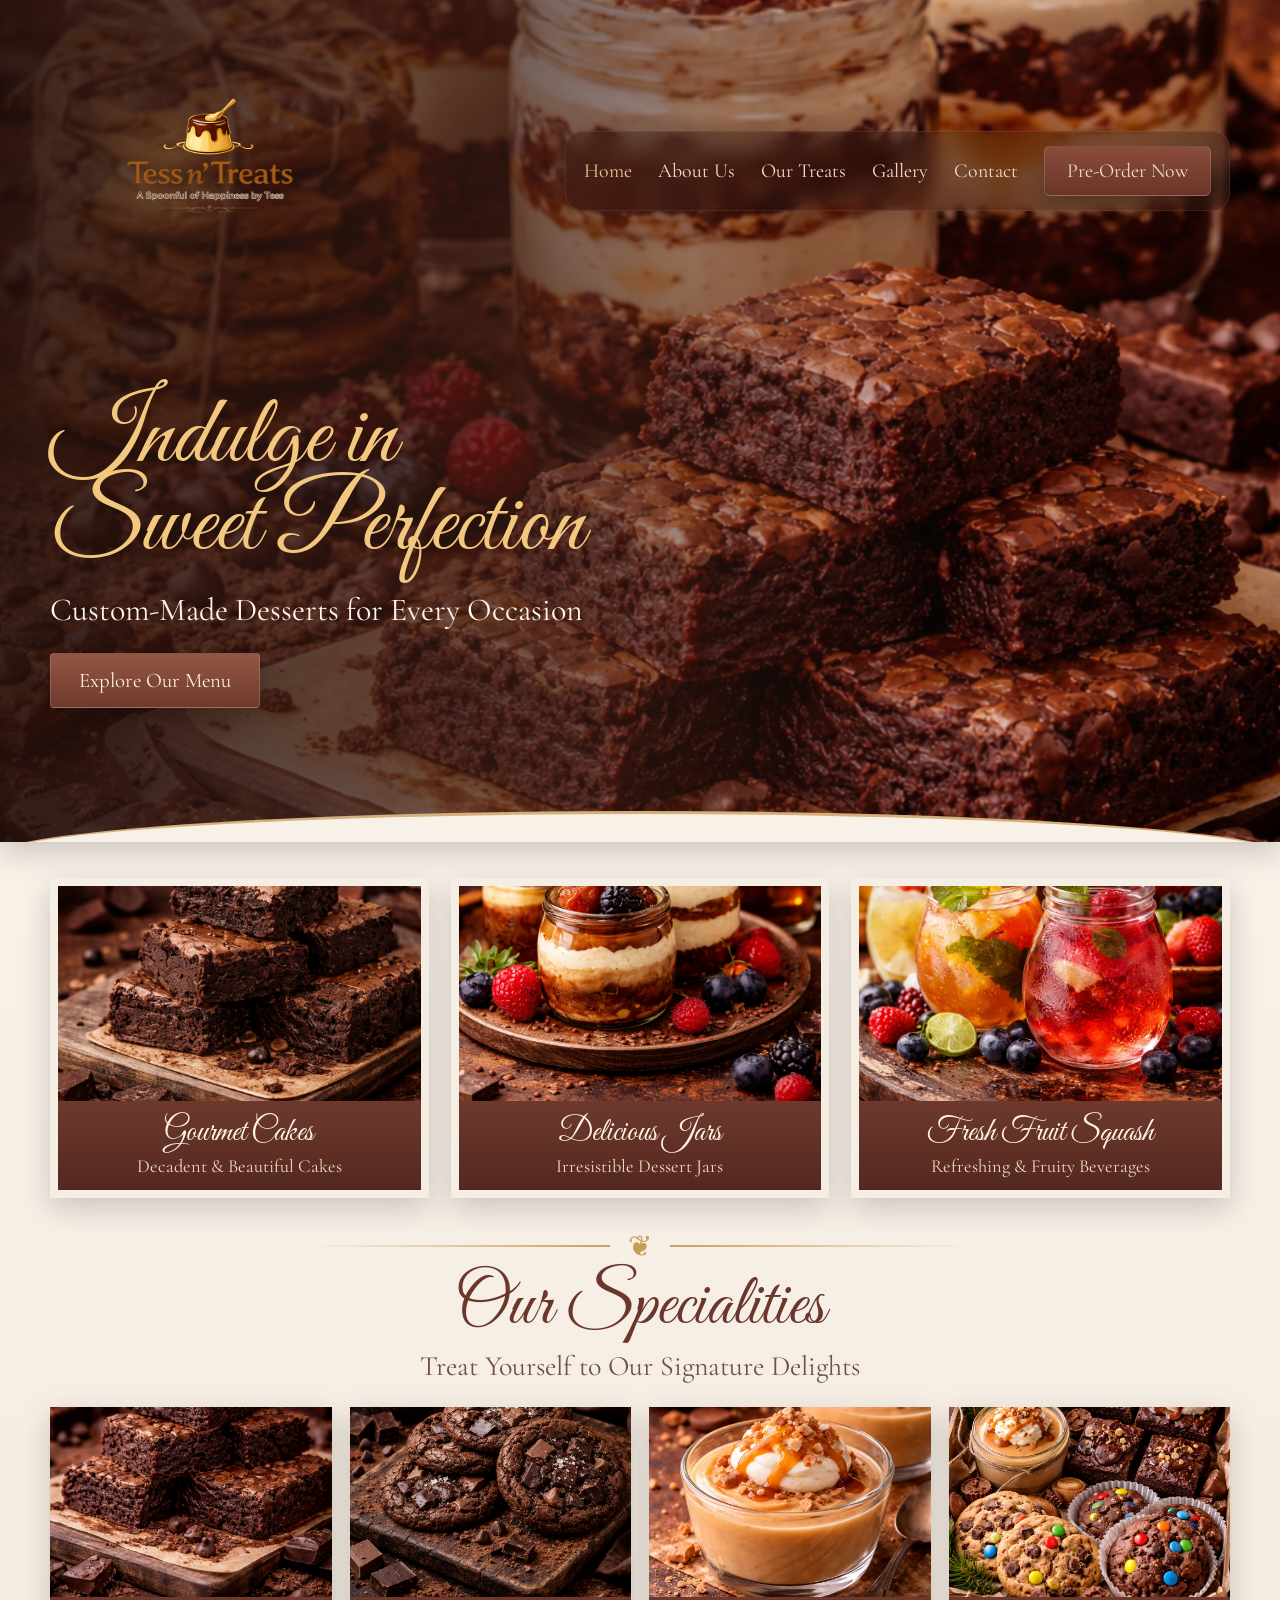
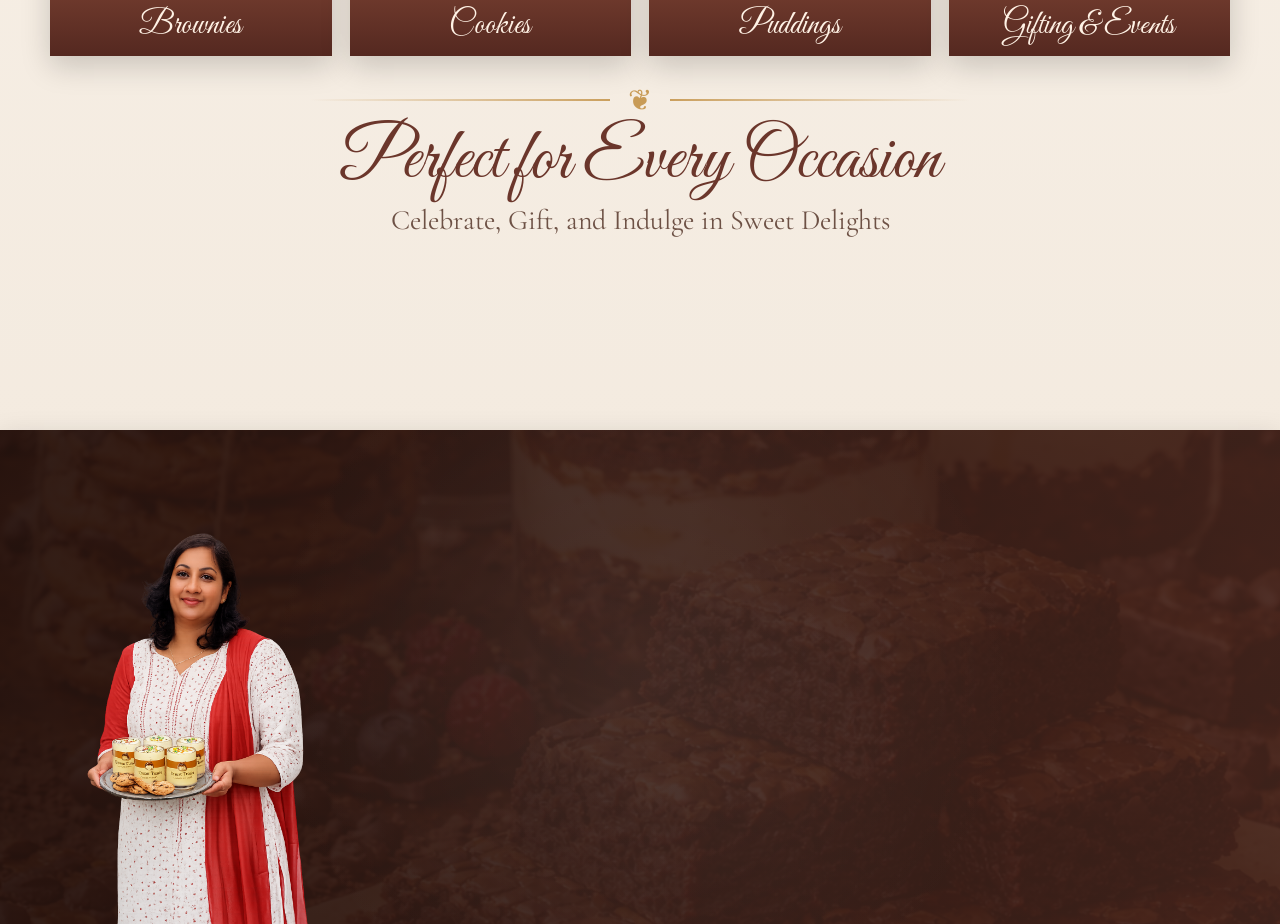
==== commit 093e7eae: "Update index.html" ====
--- a/index.html
+++ b/index.html
@@ -824,11 +824,11 @@
         <div class="strip-inner">
           <div class="contact-item">
             <strong>WhatsApp</strong>
-            <a href="https://wa.me/971000000000">+971 XX XXX XXXX</a>
+            <a href="https://wa.me/919961316474">+91 9961316474</a>
           </div>
           <div class="contact-item">
             <strong>Phone</strong>
-            <a href="tel:+971000000000">+971 XX XXX XXXX</a>
+            <a href="tel:+919961316474">+91 9961316474</a>
           </div>
           <div class="contact-item">
             <strong>Email</strong>
@@ -836,7 +836,7 @@
           </div>
           <div class="contact-item">
             <strong>Address</strong>
-            <span>Dubai, UAE</span>
+            <span>Arunapuram|Pala|Kottayam|Keralam</span>
           </div>
         </div>
       </div>
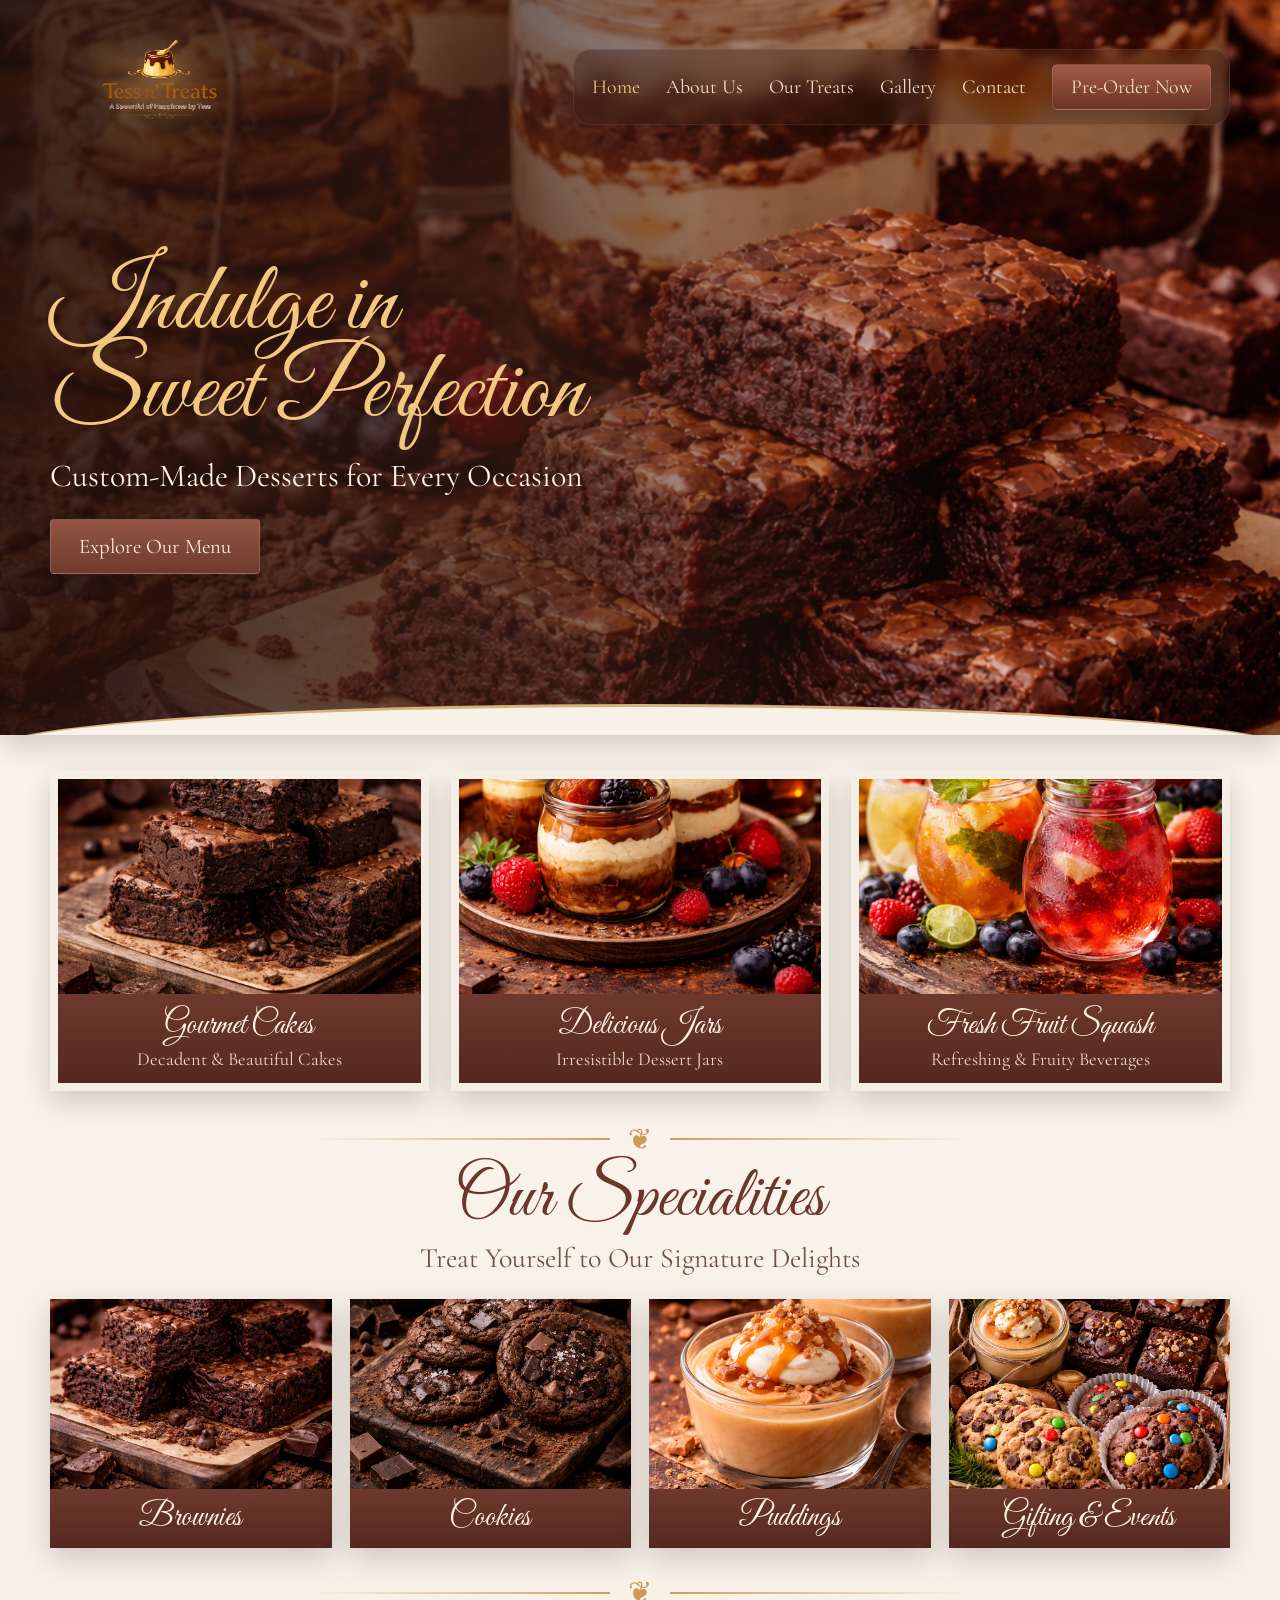
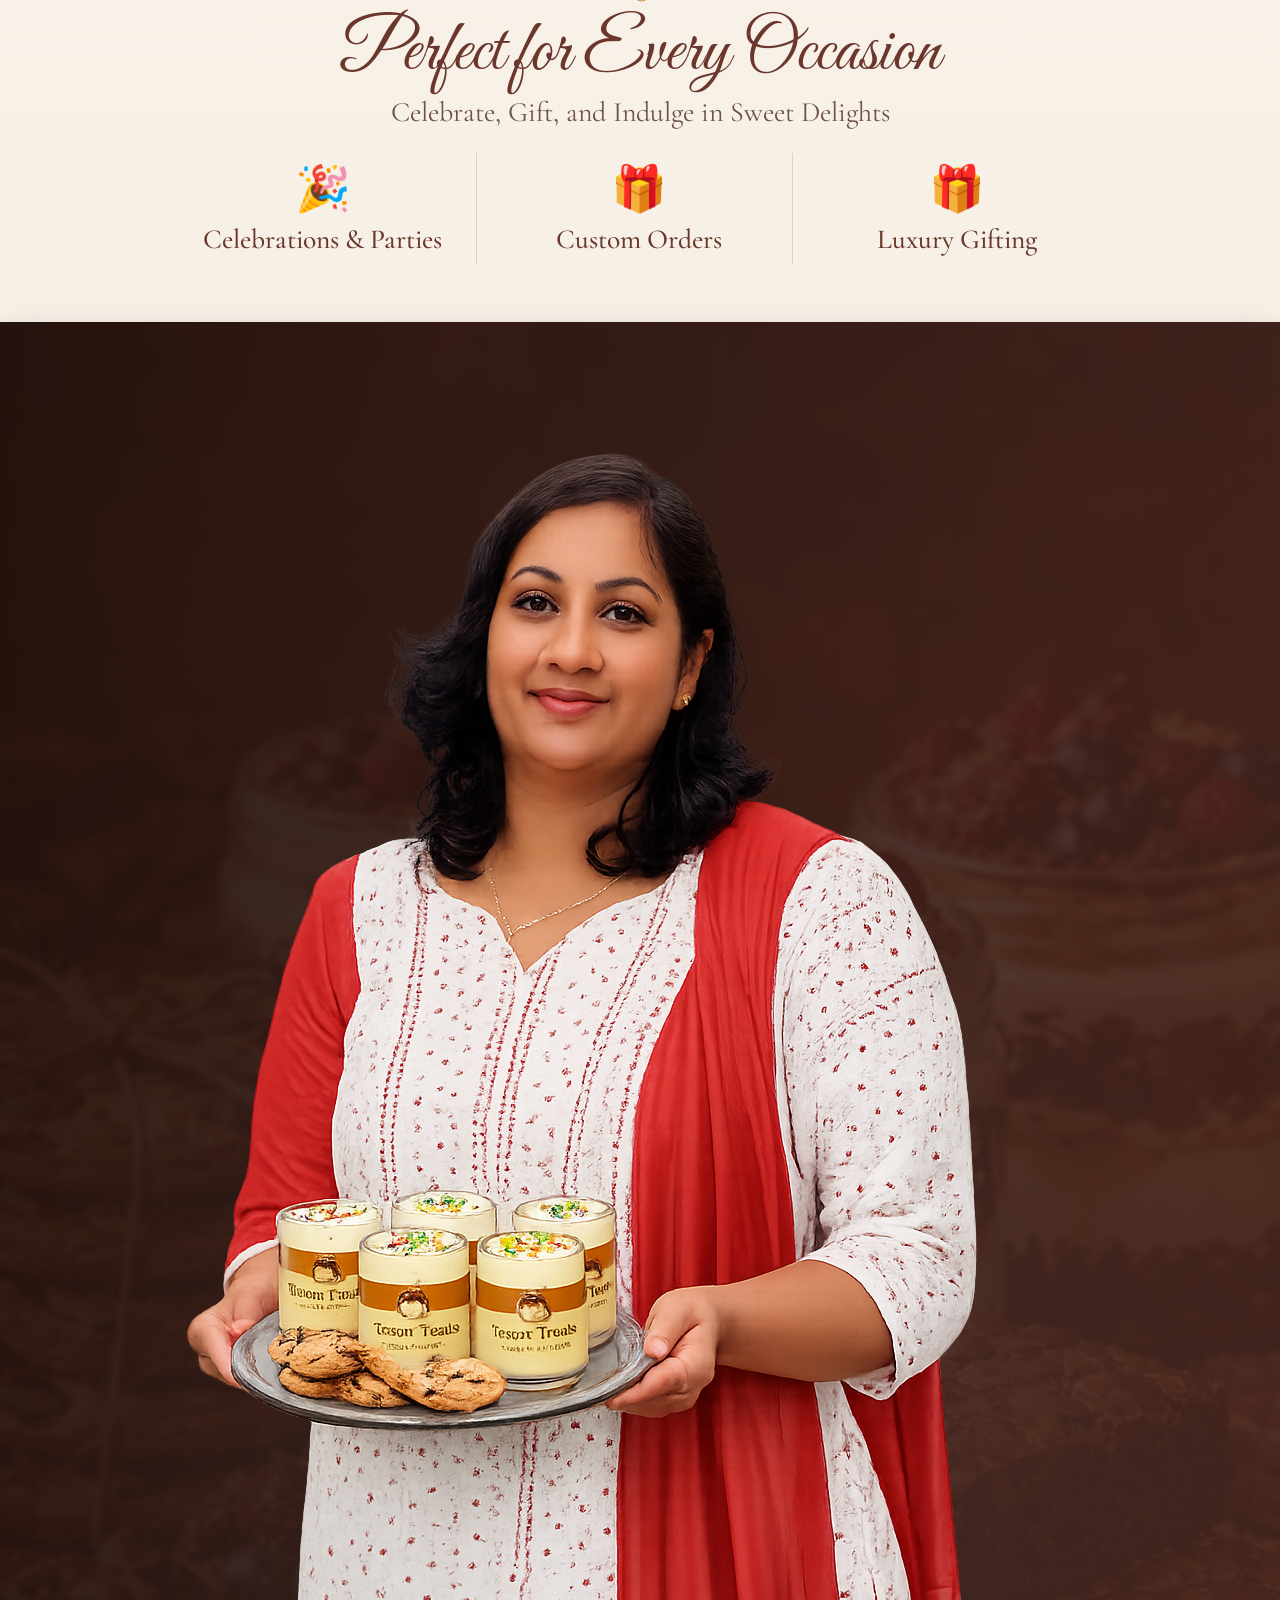
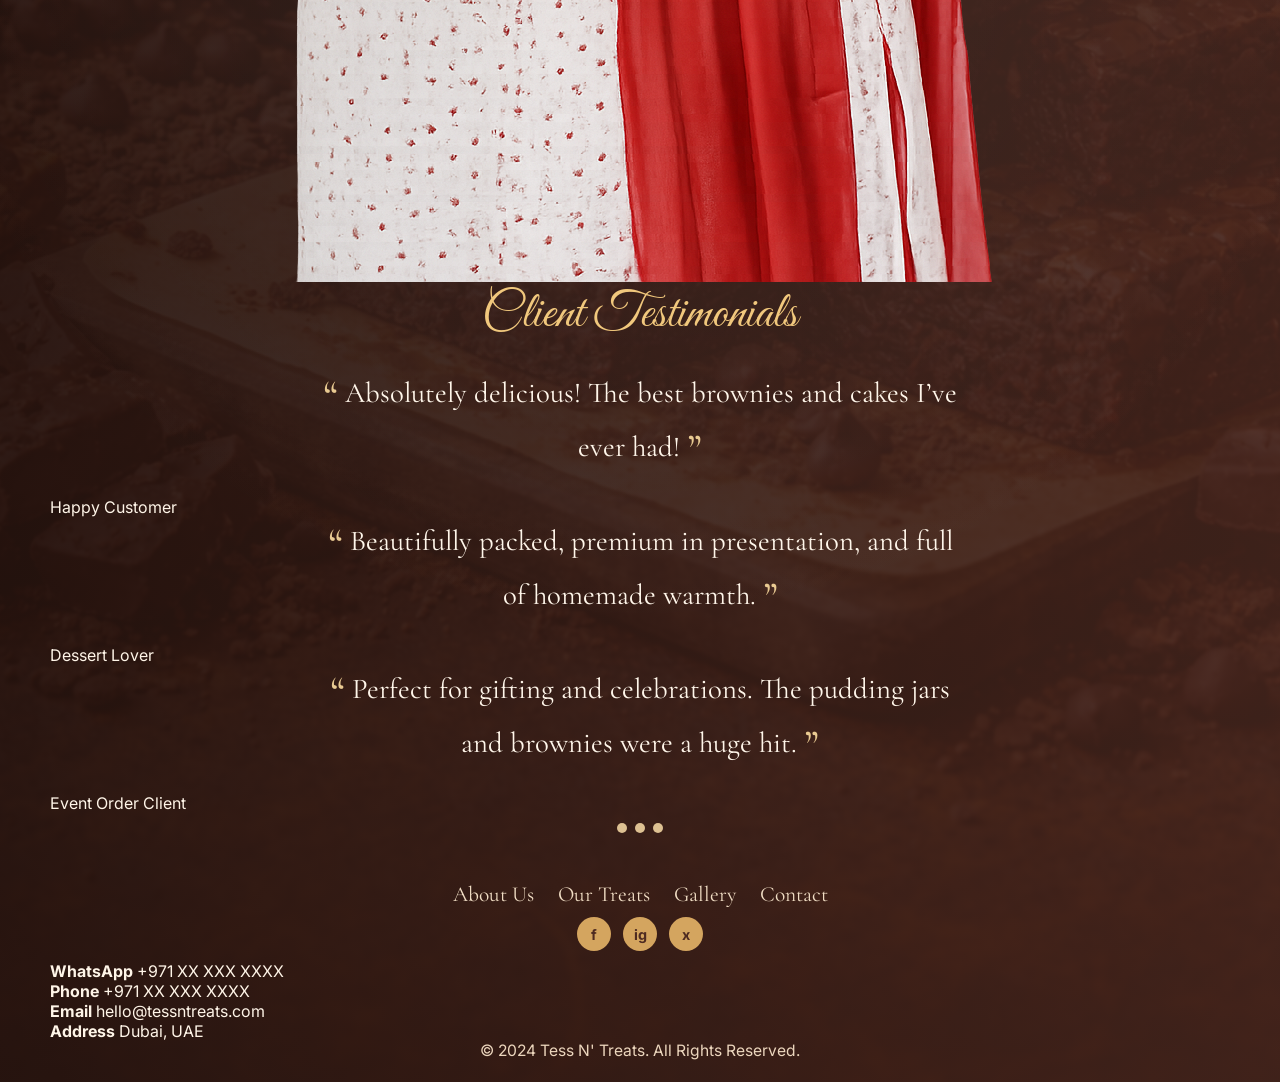
==== commit f132f0e2: "Update index.html" ====
--- a/index.html
+++ b/index.html
@@ -17,664 +17,9 @@
   />
 
   <link rel="stylesheet" href="styles.css" />
-
-  <style>
-    .hero {
-      position: relative;
-      min-height: 720px;
-      background:
-        linear-gradient(90deg, rgba(34, 16, 12, 0.88) 0%, rgba(55, 28, 20, 0.68) 42%, rgba(55, 28, 20, 0.16) 72%, rgba(55, 28, 20, 0.05) 100%),
-        url("assets/hero-bg.jpg") center/cover no-repeat;
-      color: #fff4e7;
-      overflow: hidden;
-      box-shadow: var(--shadow);
-    }
-
-    .hero::after {
-      content: "";
-      position: absolute;
-      left: 0;
-      right: 0;
-      bottom: -16px;
-      height: 44px;
-      background: var(--cream);
-      border-top: 3px solid rgba(200, 155, 86, 0.75);
-      border-radius: 50% 50% 0 0 / 100% 100% 0 0;
-      transform: scaleX(1.02);
-    }
-
-    .navbar {
-      display: flex;
-      justify-content: space-between;
-      align-items: center;
-      gap: 28px;
-      padding: 14px 0;
-      position: relative;
-      z-index: 10;
-    }
-
-    .brand {
-      display: flex;
-      align-items: center;
-      gap: 18px;
-      flex-shrink: 0;
-      position: relative;
-    }
-
-    .brand::before {
-      content: "";
-      position: absolute;
-      left: 18px;
-      top: 50%;
-      transform: translateY(-50%);
-      width: 180px;
-      height: 180px;
-      border-radius: 50%;
-      background: radial-gradient(circle, rgba(240, 200, 120, 0.22) 0%, rgba(240, 200, 120, 0.10) 35%, rgba(240, 200, 120, 0.00) 72%);
-      filter: blur(8px);
-      z-index: 0;
-      pointer-events: none;
-    }
-
-    .brand img {
-      width: 320px;
-      height: 320px;
-      object-fit: contain;
-      margin-top: -6px;
-      position: relative;
-      z-index: 1;
-    }
-
-    .brand-text {
-      padding-top: 0;
-      display: flex;
-      flex-direction: column;
-      justify-content: center;
-      position: relative;
-      z-index: 1;
-    }
-
-    .brand-text h1 {
-      font-family: "Great Vibes", cursive;
-      font-size: 4.2rem;
-      font-weight: 400;
-      color: #f4c3c0;
-      line-height: 1;
-      margin: 0;
-    }
-
-    .brand-text p {
-      font-family: "Cormorant Garamond", serif;
-      font-size: 1.12rem;
-      color: #f2dcc2;
-      margin-top: 8px;
-      letter-spacing: 0.4px;
-    }
-
-    .nav-links {
-      display: flex;
-      align-items: center;
-      gap: 26px;
-      flex-wrap: wrap;
-      padding: 14px 18px;
-      background: rgba(44, 22, 17, 0.34);
-      border: 1px solid rgba(255, 255, 255, 0.08);
-      border-radius: 18px;
-      backdrop-filter: blur(10px);
-      box-shadow: 0 10px 30px rgba(0, 0, 0, 0.14);
-    }
-
-    .nav-links a {
-      font-family: "Cormorant Garamond", serif;
-      font-size: 1.24rem;
-      color: #f2dfc6;
-      transition: all 0.3s ease;
-    }
-
-    .nav-links a:hover,
-    .nav-links a.active {
-      color: var(--gold-soft);
-    }
-
-    .pre-btn {
-      background: linear-gradient(180deg, #8a4d3c 0%, #693529 100%);
-      border: 1px solid rgba(255, 255, 255, 0.15);
-      color: #fff0e0;
-      padding: 12px 22px;
-      box-shadow: 0 8px 18px rgba(0, 0, 0, 0.22);
-      border-radius: 6px;
-    }
-
-    .menu-toggle {
-      display: none;
-      background: transparent;
-      border: 1px solid rgba(255, 255, 255, 0.18);
-      color: #fff;
-      width: 46px;
-      height: 46px;
-      border-radius: 10px;
-      font-size: 1.2rem;
-      cursor: pointer;
-    }
-
-    .hero-content {
-      position: relative;
-      z-index: 3;
-      display: flex;
-      align-items: center;
-      min-height: 500px;
-      padding: 10px 0 90px;
-    }
-
-    .hero-copy {
-      max-width: 540px;
-    }
-
-    .hero-copy h2 {
-      font-family: "Great Vibes", cursive;
-      font-size: 6.1rem;
-      line-height: 0.9;
-      font-weight: 400;
-      color: #f1c87d;
-      margin-bottom: 18px;
-    }
-
-    .hero-copy p {
-      font-family: "Cormorant Garamond", serif;
-      font-size: 2rem;
-      color: #fff4e8;
-      margin-bottom: 24px;
-    }
-
-    .hero-copy .menu-btn {
-      display: inline-block;
-      background: linear-gradient(180deg, #945644 0%, #6e3a2d 100%);
-      color: #fff0e0;
-      padding: 14px 28px;
-      border: 1px solid rgba(255, 255, 255, 0.14);
-      font-family: "Cormorant Garamond", serif;
-      font-size: 1.3rem;
-      box-shadow: 0 10px 20px rgba(0, 0, 0, 0.22);
-      border-radius: 4px;
-      transition: all 0.3s ease;
-    }
-
-    .hero-copy .menu-btn:hover,
-    .pre-btn:hover {
-      transform: translateY(-2px);
-    }
-
-    .top-cards {
-      margin-top: 36px;
-      position: relative;
-      z-index: 5;
-    }
-
-    .cards-3 {
-      display: grid;
-      grid-template-columns: repeat(3, 1fr);
-      gap: 22px;
-    }
-
-    .food-card {
-      background: #fffaf4;
-      border: 8px solid #f5eee4;
-      box-shadow: var(--shadow);
-      overflow: hidden;
-      transition: 0.3s ease;
-    }
-
-    .food-card:hover,
-    .mini-card:hover {
-      transform: translateY(-5px);
-    }
-
-    .food-card img {
-      width: 100%;
-      height: 215px;
-      object-fit: cover;
-    }
-
-    .caption {
-      background: linear-gradient(180deg, #6e392c 0%, #542820 100%);
-      color: #fff2e5;
-      text-align: center;
-      padding: 12px 12px 13px;
-    }
-
-    .caption h3 {
-      font-family: "Great Vibes", cursive;
-      font-size: 2rem;
-      font-weight: 400;
-      margin-bottom: 2px;
-    }
-
-    .caption p {
-      font-family: "Cormorant Garamond", serif;
-      font-size: 1.15rem;
-      color: #f0dcc2;
-    }
-
-    .section {
-      padding: 34px 0 10px;
-    }
-
-    .section-title {
-      text-align: center;
-      margin-bottom: 24px;
-    }
-
-    .ornament {
-      display: flex;
-      align-items: center;
-      justify-content: center;
-      gap: 18px;
-      margin-bottom: 10px;
-    }
-
-    .ornament::before,
-    .ornament::after {
-      content: "";
-      width: 300px;
-      max-width: 28vw;
-      height: 2px;
-      background: linear-gradient(90deg, transparent 0%, rgba(200, 155, 86, 0.95) 100%);
-    }
-
-    .ornament::after {
-      background: linear-gradient(90deg, rgba(200, 155, 86, 0.95) 0%, transparent 100%);
-    }
-
-    .ornament span {
-      color: var(--gold);
-      font-size: 1.8rem;
-      line-height: 1;
-    }
-
-    .section-title h2 {
-      font-family: "Great Vibes", cursive;
-      font-size: 4.5rem;
-      font-weight: 400;
-      line-height: 1;
-      color: #6b362b;
-    }
-
-    .section-title p {
-      margin-top: 6px;
-      font-family: "Cormorant Garamond", serif;
-      font-size: 1.75rem;
-      color: #6d5145;
-    }
-
-    .cards-4 {
-      display: grid;
-      grid-template-columns: repeat(4, 1fr);
-      gap: 18px;
-    }
-
-    .mini-card {
-      background: #fff8f0;
-      box-shadow: var(--shadow);
-      overflow: hidden;
-      transition: 0.3s ease;
-    }
-
-    .mini-card img {
-      width: 100%;
-      height: 190px;
-      object-fit: cover;
-    }
-
-    .mini-card .caption {
-      padding: 9px 10px 10px;
-    }
-
-    .mini-card .caption h4 {
-      font-family: "Great Vibes", cursive;
-      font-size: 2rem;
-      font-weight: 400;
-    }
-
-    .occasion {
-      padding: 20px 0 40px;
-      text-align: center;
-    }
-
-    .occasion-items {
-      display: grid;
-      grid-template-columns: repeat(3, 1fr);
-      max-width: 940px;
-      margin: 18px auto 0;
-      gap: 10px;
-    }
-
-    .occasion-item {
-      padding: 8px 14px;
-      border-right: 1px solid rgba(105, 72, 57, 0.18);
-    }
-
-    .occasion-item:last-child {
-      border-right: none;
-    }
-
-    .occasion-item .icon {
-      font-size: 2.8rem;
-      color: var(--gold);
-      margin-bottom: 8px;
-    }
-
-    .occasion-item h5 {
-      font-family: "Cormorant Garamond", serif;
-      font-size: 1.72rem;
-      font-weight: 500;
-      color: #6b372c;
-    }
-
-    .testimonial {
-      position: relative;
-      margin-top: 18px;
-      min-height: 360px;
-      background:
-        linear-gradient(90deg, rgba(37, 19, 14, 0.94) 0%, rgba(67, 37, 29, 0.9) 100%),
-        url("assets/hero-bg.jpg") center/cover no-repeat;
-      color: #fff5e8;
-      overflow: hidden;
-      box-shadow: var(--shadow);
-    }
-
-    .testimonial::before {
-      content: "";
-      position: absolute;
-      inset: 0;
-      background: radial-gradient(circle at center, rgba(255, 255, 255, 0.06), transparent 55%);
-      pointer-events: none;
-    }
-
-    .testimonial .container {
-      position: relative;
-      min-height: 360px;
-      padding: 24px 0 18px;
-    }
-
-    .testimonial-title {
-      text-align: center;
-      font-family: "Great Vibes", cursive;
-      font-size: 3.2rem;
-      color: #f1c87d;
-      font-weight: 400;
-      margin-bottom: 18px;
-    }
-
-    .testimonial-text {
-      max-width: 650px;
-      margin: 0 auto 18px;
-      text-align: center;
-      font-family: "Cormorant Garamond", serif;
-      font-size: 1.8rem;
-      color: #fff6ea;
-      position: relative;
-      z-index: 2;
-    }
-
-    .testimonial-text .quote {
-      font-size: 2.8rem;
-      color: var(--gold-soft);
-      vertical-align: middle;
-    }
-
-    .lady {
-      position: absolute;
-      left: 0;
-      bottom: 0;
-      width: 280px;
-      z-index: 2;
-    }
-
-    .dots {
-      display: flex;
-      justify-content: center;
-      gap: 8px;
-      margin: 8px 0 18px;
-      position: relative;
-      z-index: 2;
-    }
-
-    .dots span {
-      width: 10px;
-      height: 10px;
-      border-radius: 50%;
-      background: #f0d3a0;
-      opacity: 0.9;
-    }
-
-    .footer-nav {
-      margin-top: 42px;
-      display: flex;
-      justify-content: center;
-      gap: 24px;
-      flex-wrap: wrap;
-      font-family: "Cormorant Garamond", serif;
-      font-size: 1.34rem;
-      color: #f0ddc4;
-      position: relative;
-      z-index: 2;
-    }
-
-    .socials {
-      display: flex;
-      justify-content: center;
-      gap: 12px;
-      margin: 10px 0;
-      position: relative;
-      z-index: 2;
-    }
-
-    .socials span {
-      width: 34px;
-      height: 34px;
-      border-radius: 50%;
-      background: #d4a55f;
-      display: flex;
-      align-items: center;
-      justify-content: center;
-      color: #4e2b21;
-      font-weight: 700;
-      font-size: 0.9rem;
-    }
-
-    .contact-strip {
-      margin-top: 16px;
-      background: rgba(33, 18, 14, 0.72);
-      border-top: 1px solid rgba(233, 202, 146, 0.25);
-      border-bottom: 1px solid rgba(233, 202, 146, 0.12);
-      position: relative;
-      z-index: 2;
-    }
-
-    .contact-strip .strip-inner {
-      display: grid;
-      grid-template-columns: repeat(4, 1fr);
-      gap: 14px;
-      padding: 14px 0;
-    }
-
-    .contact-item {
-      text-align: center;
-      color: #f2dfc6;
-      font-size: 0.98rem;
-      border-right: 1px solid rgba(255, 255, 255, 0.08);
-      padding: 0 10px;
-    }
-
-    .contact-item:last-child {
-      border-right: none;
-    }
-
-    .contact-item strong {
-      display: block;
-      color: #f1c87d;
-      font-family: "Cormorant Garamond", serif;
-      font-size: 1.18rem;
-      margin-bottom: 3px;
-    }
-
-    .copyright {
-      text-align: center;
-      font-size: 0.98rem;
-      color: #ecd6bd;
-      position: relative;
-      z-index: 2;
-      padding-top: 12px;
-    }
-
-    @media (max-width: 1100px) {
-      .cards-3 {
-        grid-template-columns: 1fr;
-      }
-
-      .cards-4 {
-        grid-template-columns: repeat(2, 1fr);
-      }
-
-      .hero {
-        min-height: auto;
-      }
-
-      .hero-content {
-        min-height: 420px;
-      }
-    }
-
-    @media (max-width: 860px) {
-      .navbar {
-        flex-direction: row;
-        align-items: center;
-        justify-content: space-between;
-      }
-
-      .brand {
-        align-items: center;
-      }
-
-      .brand::before {
-        width: 120px;
-        height: 120px;
-        left: 8px;
-      }
-
-      .brand img {
-        width: 120px;
-        height: auto;
-        margin-top: 0;
-        filter: drop-shadow(0 4px 12px rgba(240, 200, 120, 0.35));
-      }
-
-      .brand-text {
-        display: none;
-      }
-
-      .menu-toggle {
-        display: block;
-        position: static;
-      }
-
-      .nav-links {
-        display: none;
-        width: 100%;
-        flex-direction: column;
-        align-items: flex-start;
-        gap: 16px;
-        padding: 18px;
-        margin-top: 12px;
-        background: rgba(46, 23, 18, 0.96);
-        border-radius: 12px;
-        position: absolute;
-        top: 78px;
-        left: 0;
-        right: 0;
-        z-index: 50;
-      }
-
-      .nav-links.open {
-        display: flex;
-      }
-
-      .hero-copy h2 {
-        font-size: 4.8rem;
-      }
-
-      .hero-copy p {
-        font-size: 1.6rem;
-      }
-
-      .section-title h2 {
-        font-size: 3.7rem;
-      }
-
-      .section-title p {
-        font-size: 1.45rem;
-      }
-
-      .cards-4,
-      .occasion-items,
-      .contact-strip .strip-inner {
-        grid-template-columns: 1fr;
-      }
-
-      .occasion-item,
-      .contact-item {
-        border-right: none;
-        border-bottom: 1px solid rgba(105, 72, 57, 0.16);
-        padding-bottom: 16px;
-      }
-
-      .occasion-item:last-child,
-      .contact-item:last-child {
-        border-bottom: none;
-      }
-
-      .lady {
-        width: 210px;
-      }
-
-      .testimonial-text {
-        font-size: 1.45rem;
-        padding: 0 20px;
-      }
-    }
-
-    @media (max-width: 560px) {
-      .brand img {
-        width: 120px;
-        height: auto;
-      }
-
-      .hero-copy h2 {
-        font-size: 3.8rem;
-      }
-
-      .food-card img,
-      .mini-card img {
-        height: 200px;
-      }
-
-      .lady {
-        width: 170px;
-      }
-
-      .footer-nav {
-        gap: 14px;
-        font-size: 1.14rem;
-      }
-
-      .ornament::before,
-      .ornament::after {
-        width: 70px;
-      }
-    }
-  </style>
 </head>
 <body>
+
   <header class="hero">
     <div class="container">
       <div class="navbar">
@@ -791,20 +136,49 @@
 
   <section class="testimonial">
     <div class="container">
-      <img src="assets/lady.png" alt="Client" class="lady" />
-
-      <h3 class="testimonial-title reveal">Client Testimonials</h3>
-
-      <div class="testimonial-text reveal">
-        <span class="quote">“</span>
-        Absolutely delicious! The best brownies and cakes I’ve ever had!
-        <span class="quote">”</span>
-      </div>
-
-      <div class="dots reveal">
-        <span></span>
-        <span></span>
-        <span></span>
+      <div class="testimonial-card-glass reveal">
+        <div class="testimonial-person">
+          <img src="assets/lady.png" alt="Client" class="lady-card" />
+        </div>
+
+        <div class="testimonial-content-wrap">
+          <h3 class="testimonial-title">Client Testimonials</h3>
+
+          <div class="testimonial-carousel">
+            <div class="testimonial-slide active">
+              <p class="testimonial-text">
+                <span class="quote">“</span>
+                Absolutely delicious! The best brownies and cakes I’ve ever had!
+                <span class="quote">”</span>
+              </p>
+              <div class="testimonial-name">Happy Customer</div>
+            </div>
+
+            <div class="testimonial-slide">
+              <p class="testimonial-text">
+                <span class="quote">“</span>
+                Beautifully packed, premium in presentation, and full of homemade warmth.
+                <span class="quote">”</span>
+              </p>
+              <div class="testimonial-name">Dessert Lover</div>
+            </div>
+
+            <div class="testimonial-slide">
+              <p class="testimonial-text">
+                <span class="quote">“</span>
+                Perfect for gifting and celebrations. The pudding jars and brownies were a huge hit.
+                <span class="quote">”</span>
+              </p>
+              <div class="testimonial-name">Event Order Client</div>
+            </div>
+          </div>
+
+          <div class="dots testimonial-dots">
+            <span class="dot active" data-slide="0"></span>
+            <span class="dot" data-slide="1"></span>
+            <span class="dot" data-slide="2"></span>
+          </div>
+        </div>
       </div>
 
       <div class="footer-nav reveal">
@@ -824,11 +198,11 @@
         <div class="strip-inner">
           <div class="contact-item">
             <strong>WhatsApp</strong>
-            <a href="https://wa.me/919961316474">+91 9961316474</a>
+            <a href="https://wa.me/971000000000">+971 XX XXX XXXX</a>
           </div>
           <div class="contact-item">
             <strong>Phone</strong>
-            <a href="tel:+919961316474">+91 9961316474</a>
+            <a href="tel:+971000000000">+971 XX XXX XXXX</a>
           </div>
           <div class="contact-item">
             <strong>Email</strong>
@@ -836,7 +210,7 @@
           </div>
           <div class="contact-item">
             <strong>Address</strong>
-            <span>Arunapuram|Pala|Kottayam|Keralam</span>
+            <span>Dubai, UAE</span>
           </div>
         </div>
       </div>
@@ -849,5 +223,4 @@
 
   <script src="script.js"></script>
 </body>
- 
 </html>
--- a/styles.css
+++ b/styles.css
@@ -45,7 +45,113 @@
   margin:0 auto;
 }
 
-/* HERO */
+/* ===== GLOBAL HEADER ===== */
+.site-header{
+  position:sticky;
+  top:0;
+  z-index:999;
+  background:linear-gradient(180deg, #3b1f17 0%, #2a140f 100%);
+  box-shadow:0 6px 20px rgba(0,0,0,.25);
+}
+
+.navbar{
+  display:flex;
+  justify-content:space-between;
+  align-items:center;
+  gap:28px;
+  padding:14px 0;
+  position:relative;
+  z-index:10;
+}
+
+/* ===== BRAND / LOGO ONLY ===== */
+.brand{
+  display:flex;
+  align-items:center;
+  gap:0;
+  text-decoration:none;
+  position:relative;
+  flex-shrink:0;
+}
+
+.brand::before{
+  content:"";
+  position:absolute;
+  left:16px;
+  top:50%;
+  transform:translateY(-50%);
+  width:160px;
+  height:160px;
+  border-radius:50%;
+  background:radial-gradient(circle, rgba(240,200,120,.24) 0%, rgba(240,200,120,.10) 38%, rgba(240,200,120,0) 72%);
+  filter:blur(10px);
+  pointer-events:none;
+  z-index:0;
+}
+
+.brand img{
+  width:220px;
+  height:auto;
+  object-fit:contain;
+  filter:drop-shadow(0 4px 12px rgba(240,200,120,.35));
+  position:relative;
+  z-index:1;
+}
+
+/* hide text block globally if still present anywhere */
+.brand-text{
+  display:none !important;
+}
+
+/* ===== NAV ===== */
+.nav-links{
+  display:flex;
+  align-items:center;
+  gap:26px;
+  flex-wrap:wrap;
+  padding:14px 18px;
+  background:rgba(44,22,17,.34);
+  border:1px solid rgba(255,255,255,.08);
+  border-radius:18px;
+  backdrop-filter:blur(10px);
+  box-shadow:0 10px 30px rgba(0,0,0,.14);
+}
+
+.nav-links a{
+  font-family:'Cormorant Garamond',serif;
+  font-size:1.24rem;
+  color:#f3e3c9;
+  transition:var(--transition);
+}
+
+.nav-links a:hover,
+.nav-links a.active{
+  color:#f1c87d;
+}
+
+.pre-btn{
+  background:linear-gradient(180deg,#a25b44 0%, #6b3427 100%);
+  border:1px solid rgba(255,255,255,.12);
+  color:#fff;
+  padding:10px 18px;
+  border-radius:6px;
+  box-shadow:0 6px 15px rgba(0,0,0,.2);
+}
+
+/* ===== MENU TOGGLE ===== */
+.menu-toggle{
+  display:none;
+  background:transparent;
+  border:1px solid rgba(255,255,255,.18);
+  color:#fff;
+  width:44px;
+  height:44px;
+  border-radius:10px;
+  font-size:1.2rem;
+  cursor:pointer;
+}
+
+/* ===== HERO ===== */
 .hero{
   position:relative;
   min-height:720px;
@@ -70,84 +176,6 @@
   transform:scaleX(1.02);
 }
 
-.navbar{
-  display:flex;
-  justify-content:space-between;
-  align-items:flex-start;
-  gap:20px;
-  padding:28px 0 10px;
-  position:relative;
-  z-index:3;
-}
-
-.brand{
-  display:flex;
-  align-items:flex-start;
-  gap:14px;
-}
-
-.brand img{
-  width:86px;
-  height:86px;
-  object-fit:contain;
-}
-
-.brand-text h1{
-  font-family:'Great Vibes',cursive;
-  font-size:3.1rem;
-  font-weight:400;
-  color:#f4c3c0;
-  line-height:1;
-  margin-top:8px;
-}
-
-.brand-text p{
-  font-family:'Cormorant Garamond',serif;
-  font-size:1rem;
-  color:#f2dcc2;
-  margin-top:6px;
-}
-
-.nav-links{
-  display:flex;
-  align-items:center;
-  gap:30px;
-  flex-wrap:wrap;
-  padding-top:10px;
-}
-
-.nav-links a{
-  font-family:'Cormorant Garamond',serif;
-  font-size:1.22rem;
-  color:#f2dfc6;
-  transition:var(--transition);
-}
-
-.nav-links a:hover,
-.nav-links a.active{
-  color:var(--gold-soft);
-}
-
-.pre-btn{
-  background:linear-gradient(180deg,#8a4d3c 0%, #693529 100%);
-  border:1px solid rgba(255,255,255,.15);
-  color:#fff0e0;
-  padding:12px 22px;
-  box-shadow:0 8px 18px rgba(0,0,0,.22);
-}
-
-.menu-toggle{
-  display:none;
-  background:transparent;
-  border:1px solid rgba(255,255,255,.18);
-  color:#fff;
-  width:44px;
-  height:44px;
-  border-radius:10px;
-  font-size:1.2rem;
-  cursor:pointer;
-}
-
 .hero-content{
   position:relative;
   z-index:3;
@@ -187,6 +215,7 @@
   font-size:1.3rem;
   box-shadow:0 10px 20px rgba(0,0,0,.22);
   transition:var(--transition);
+  border-radius:4px;
 }
 
 .hero-copy .menu-btn:hover,
@@ -194,7 +223,7 @@
   transform:translateY(-2px);
 }
 
-/* CARDS */
+/* ===== TOP CARDS ===== */
 .top-cards{
   margin-top:36px;
   position:relative;
@@ -246,7 +275,7 @@
   color:#f0dcc2;
 }
 
-/* TITLES */
+/* ===== SECTION TITLES ===== */
 .section{
   padding:34px 0 10px;
 }
@@ -298,7 +327,7 @@
   color:#6d5145;
 }
 
-/* 4 cards */
+/* ===== FOUR CARDS ===== */
 .cards-4{
   display:grid;
   grid-template-columns:repeat(4,1fr);
@@ -328,7 +357,7 @@
   font-weight:400;
 }
 
-/* OCCASION */
+/* ===== OCCASION ===== */
 .occasion{
   padding:20px 0 40px;
   text-align:center;
@@ -364,7 +393,7 @@
   color:#6b372c;
 }
 
-/* TESTIMONIAL / FOOTER */
+/* ===== TESTIMONIAL / FOOTER ===== */
 .testimonial{
   position:relative;
   margin-top:18px;
@@ -485,7 +514,7 @@
   z-index:2;
 }
 
-/* reveal animation */
+/* ===== REVEAL ===== */
 .reveal{
   opacity:0;
   transform:translateY(28px);
@@ -497,7 +526,7 @@
   transform:translateY(0);
 }
 
-/* MOBILE */
+/* ===== MOBILE ===== */
 @media (max-width:1100px){
   .cards-3{
     grid-template-columns:1fr;
@@ -518,27 +547,42 @@
 
 @media (max-width:860px){
   .navbar{
+    flex-direction:row;
+    justify-content:space-between;
+    align-items:center;
+  }
+
+  .brand::before{
+    width:120px;
+    height:120px;
+    left:6px;
+  }
+
+  .brand img{
+    width:120px;
+    height:auto;
+    margin-top:0;
+    filter:drop-shadow(0 4px 12px rgba(240,200,120,.35));
+  }
+
+  .menu-toggle{
+    display:block;
+    position:static;
+  }
+
+  .nav-links{
+    display:none;
+    position:absolute;
+    top:78px;
+    left:0;
+    right:0;
+    background:rgba(46,23,18,.98);
+    padding:18px;
+    border-radius:12px;
     flex-direction:column;
     align-items:flex-start;
-  }
-
-  .menu-toggle{
-    display:block;
-    position:absolute;
-    right:0;
-    top:28px;
-  }
-
-  .nav-links{
-    display:none;
-    width:100%;
-    flex-direction:column;
-    align-items:flex-start;
-    gap:16px;
-    padding:18px;
-    margin-top:10px;
-    background:rgba(46,23,18,.96);
-    border-radius:12px;
+    gap:14px;
+    z-index:1000;
   }
 
   .nav-links.open{
@@ -588,12 +632,8 @@
 
 @media (max-width:560px){
   .brand img{
-    width:64px;
-    height:64px;
-  }
-
-  .brand-text h1{
-    font-size:2.3rem;
+    width:120px;
+    height:auto;
   }
 
   .hero-copy h2{
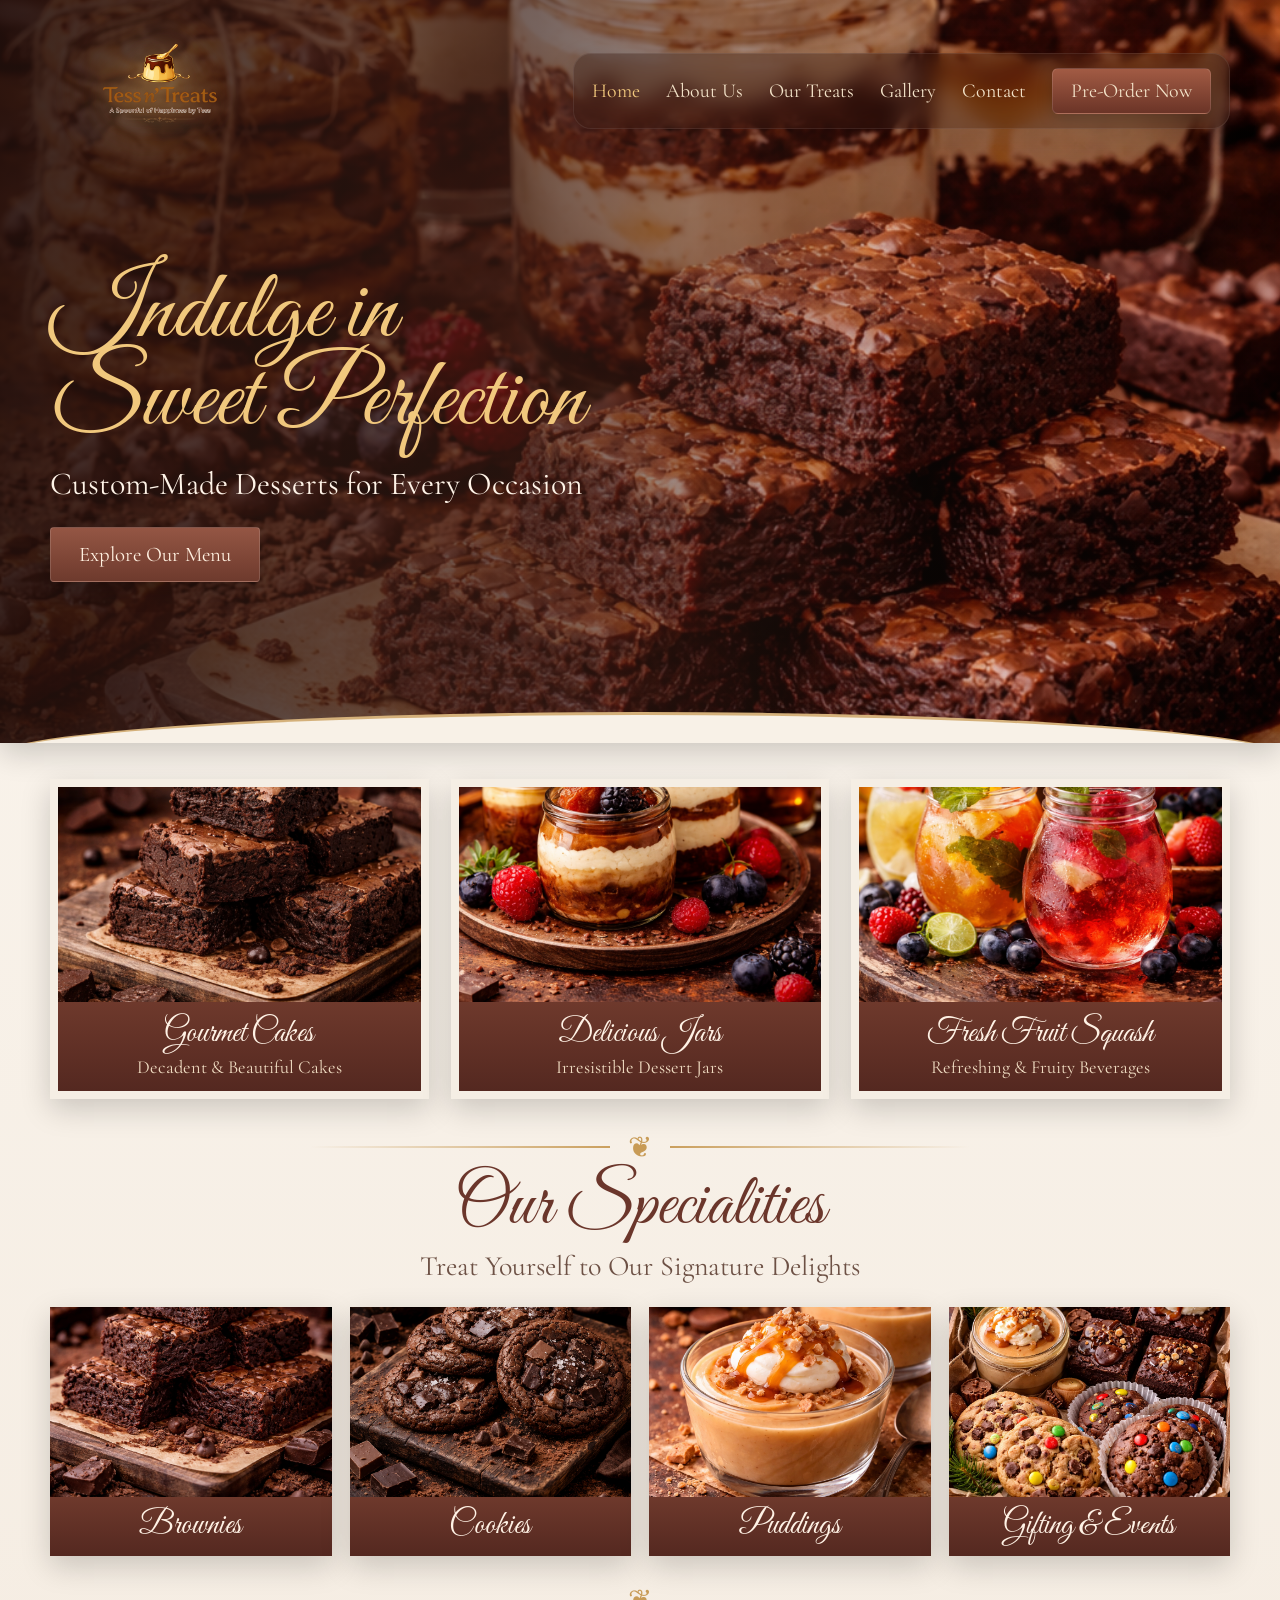
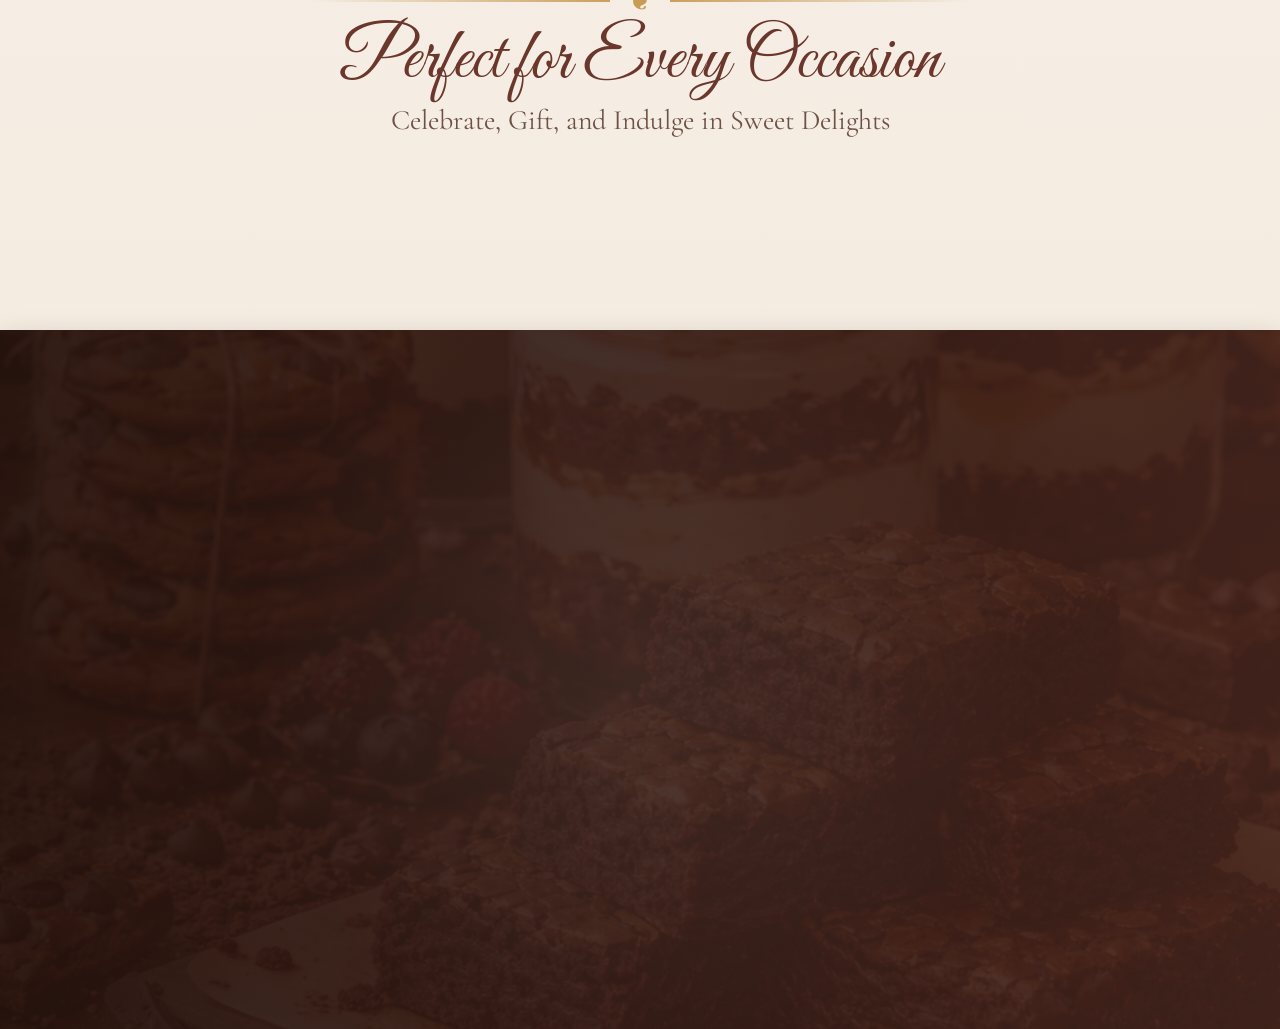
==== commit ba69ccef: "Update contact information in index.html" ====
--- a/index.html
+++ b/index.html
@@ -198,11 +198,11 @@
         <div class="strip-inner">
           <div class="contact-item">
             <strong>WhatsApp</strong>
-            <a href="https://wa.me/971000000000">+971 XX XXX XXXX</a>
+            <a href="https://wa.me/971000000000">+91 9961316474</a>
           </div>
           <div class="contact-item">
             <strong>Phone</strong>
-            <a href="tel:+971000000000">+971 XX XXX XXXX</a>
+            <a href="tel:+971000000000">+971 9961316474 </a>
           </div>
           <div class="contact-item">
             <strong>Email</strong>
@@ -210,7 +210,7 @@
           </div>
           <div class="contact-item">
             <strong>Address</strong>
-            <span>Dubai, UAE</span>
+            <span>Arunapuram|Pala|Kottayam|Kerala|India</span>
           </div>
         </div>
       </div>
--- a/styles.css
+++ b/styles.css
@@ -59,7 +59,7 @@
   justify-content:space-between;
   align-items:center;
   gap:28px;
-  padding:14px 0;
+  padding:18px 0;
   position:relative;
   z-index:10;
 }
@@ -98,7 +98,6 @@
   z-index:1;
 }
 
-/* hide text block globally if still present anywhere */
 .brand-text{
   display:none !important;
 }
@@ -393,17 +392,17 @@
   color:#6b372c;
 }
 
-/* ===== TESTIMONIAL / FOOTER ===== */
+/* ===== PREMIUM TESTIMONIAL GLASS CARD ===== */
 .testimonial{
   position:relative;
   margin-top:18px;
-  min-height:360px;
   background:
-    linear-gradient(90deg, rgba(37,19,14,.94) 0%, rgba(67,37,29,.9) 100%),
+    linear-gradient(90deg, rgba(37,19,14,.94) 0%, rgba(67,37,29,.90) 100%),
     url('assets/hero-bg.jpg') center/cover no-repeat;
   color:#fff5e8;
   overflow:hidden;
   box-shadow:var(--shadow);
+  padding:38px 0 24px;
 }
 
 .testimonial::before{
@@ -414,65 +413,115 @@
   pointer-events:none;
 }
 
-.testimonial .container{
-  position:relative;
-  min-height:360px;
-  padding:24px 0 22px;
+.testimonial-card-glass{
+  position:relative;
+  z-index:2;
+  display:grid;
+  grid-template-columns:280px 1fr;
+  gap:28px;
+  align-items:center;
+  padding:28px;
+  border-radius:28px;
+  background:rgba(255,255,255,.09);
+  border:1px solid rgba(255,255,255,.12);
+  backdrop-filter:blur(12px);
+  box-shadow:0 18px 40px rgba(0,0,0,.22);
+  margin-bottom:26px;
+}
+
+.testimonial-person{
+  display:flex;
+  justify-content:center;
+  align-items:end;
+}
+
+.lady-card{
+  width:100%;
+  max-width:240px;
+  height:auto;
+  object-fit:contain;
+  filter:drop-shadow(0 10px 18px rgba(0,0,0,.20));
+}
+
+.testimonial-content-wrap{
+  display:flex;
+  flex-direction:column;
+  justify-content:center;
 }
 
 .testimonial-title{
-  text-align:center;
+  text-align:left;
   font-family:'Great Vibes',cursive;
-  font-size:3.2rem;
+  font-size:3rem;
   color:#f1c87d;
   font-weight:400;
-  margin-bottom:22px;
+  margin-bottom:14px;
+}
+
+.testimonial-carousel{
+  position:relative;
+  min-height:120px;
+}
+
+.testimonial-slide{
+  display:none;
+}
+
+.testimonial-slide.active{
+  display:block;
 }
 
 .testimonial-text{
-  max-width:650px;
-  margin:0 auto 20px;
-  text-align:center;
-  font-family:'Cormorant Garamond',serif;
-  font-size:1.8rem;
+  max-width:100%;
+  margin:0;
+  font-family:'Cormorant Garamond',serif;
+  font-size:1.75rem;
+  line-height:1.4;
   color:#fff6ea;
-  position:relative;
-  z-index:2;
 }
 
 .testimonial-text .quote{
-  font-size:2.8rem;
+  font-size:2.6rem;
   color:var(--gold-soft);
   vertical-align:middle;
 }
 
+.testimonial-name{
+  margin-top:12px;
+  font-family:'Cormorant Garamond',serif;
+  font-size:1.15rem;
+  color:#f0d3a0;
+}
+
+.testimonial-dots{
+  display:flex;
+  justify-content:flex-start;
+  gap:8px;
+  margin:18px 0 0;
+}
+
+.testimonial-dots .dot{
+  width:11px;
+  height:11px;
+  border-radius:50%;
+  background:rgba(240,211,160,.45);
+  cursor:pointer;
+  transition:.3s ease;
+}
+
+.testimonial-dots .dot.active{
+  background:#f0d3a0;
+  transform:scale(1.1);
+}
+
+/* old footer lady hidden */
 .lady{
-  position:absolute;
-  left:0;
-  bottom:0;
-  width:280px;
-  z-index:2;
-}
-
-.dots{
-  display:flex;
-  justify-content:center;
-  gap:8px;
-  margin:10px 0 28px;
-  position:relative;
-  z-index:2;
-}
-
-.dots span{
-  width:10px;
-  height:10px;
-  border-radius:50%;
-  background:#f0d3a0;
-  opacity:.9;
-}
-
+  display:none !important;
+}
+
+/* ===== FOOTER AREA ===== */
 .footer-nav{
-  margin-top:48px;
+  margin-top:20px;
   display:flex;
   justify-content:center;
   gap:24px;
@@ -506,12 +555,51 @@
   font-size:.9rem;
 }
 
+.contact-strip{
+  margin-top:16px;
+  background:rgba(33,18,14,.72);
+  border-top:1px solid rgba(233,202,146,.25);
+  border-bottom:1px solid rgba(233,202,146,.12);
+  position:relative;
+  z-index:2;
+  border-radius:14px;
+  overflow:hidden;
+}
+
+.contact-strip .strip-inner{
+  display:grid;
+  grid-template-columns:repeat(4,1fr);
+  gap:14px;
+  padding:14px 0;
+}
+
+.contact-item{
+  text-align:center;
+  color:#f2dfc6;
+  font-size:.98rem;
+  border-right:1px solid rgba(255,255,255,.08);
+  padding:0 10px;
+}
+
+.contact-item:last-child{
+  border-right:none;
+}
+
+.contact-item strong{
+  display:block;
+  color:#f1c87d;
+  font-family:'Cormorant Garamond',serif;
+  font-size:1.18rem;
+  margin-bottom:3px;
+}
+
 .copyright{
   text-align:center;
   font-size:.98rem;
   color:#ecd6bd;
   position:relative;
   z-index:2;
+  padding-top:14px;
 }
 
 /* ===== REVEAL ===== */
@@ -620,13 +708,50 @@
     border-bottom:none;
   }
 
-  .lady{
-    width:210px;
+  .testimonial{
+    padding:28px 0 22px;
+  }
+
+  .testimonial-card-glass{
+    grid-template-columns:1fr;
+    gap:16px;
+    text-align:center;
+    padding:22px;
+  }
+
+  .testimonial-person{
+    justify-content:center;
+  }
+
+  .lady-card{
+    max-width:150px;
+  }
+
+  .testimonial-title{
+    text-align:center;
+    font-size:2.5rem;
   }
 
   .testimonial-text{
-    font-size:1.45rem;
-    padding:0 20px;
+    font-size:1.35rem;
+  }
+
+  .testimonial-dots{
+    justify-content:center;
+  }
+
+  .contact-strip .strip-inner{
+    grid-template-columns:1fr;
+  }
+
+  .contact-item{
+    border-right:none;
+    border-bottom:1px solid rgba(255,255,255,.08);
+    padding-bottom:12px;
+  }
+
+  .contact-item:last-child{
+    border-bottom:none;
   }
 }
 
@@ -645,8 +770,21 @@
     height:200px;
   }
 
-  .lady{
-    width:170px;
+  .testimonial-card-glass{
+    padding:18px;
+    border-radius:20px;
+  }
+
+  .lady-card{
+    max-width:130px;
+  }
+
+  .testimonial-title{
+    font-size:2.2rem;
+  }
+
+  .testimonial-text{
+    font-size:1.2rem;
   }
 
   .footer-nav{
